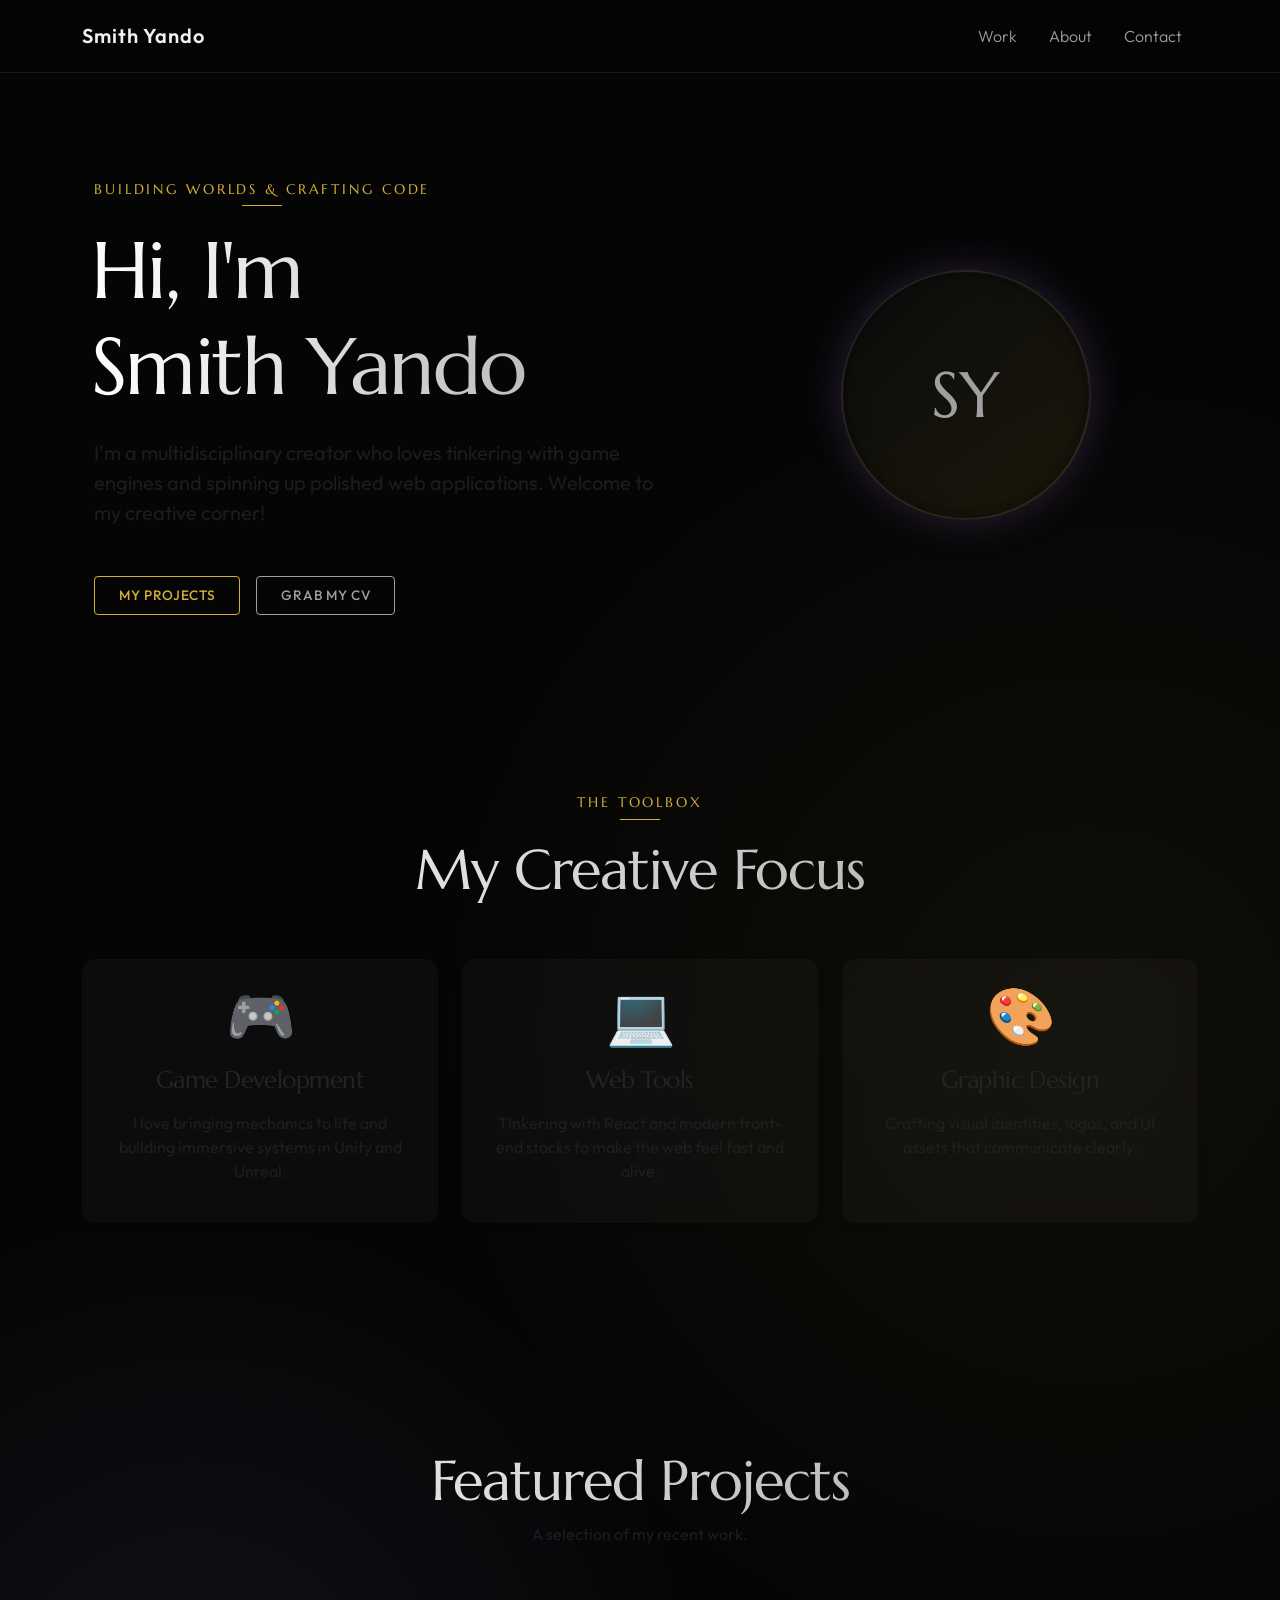
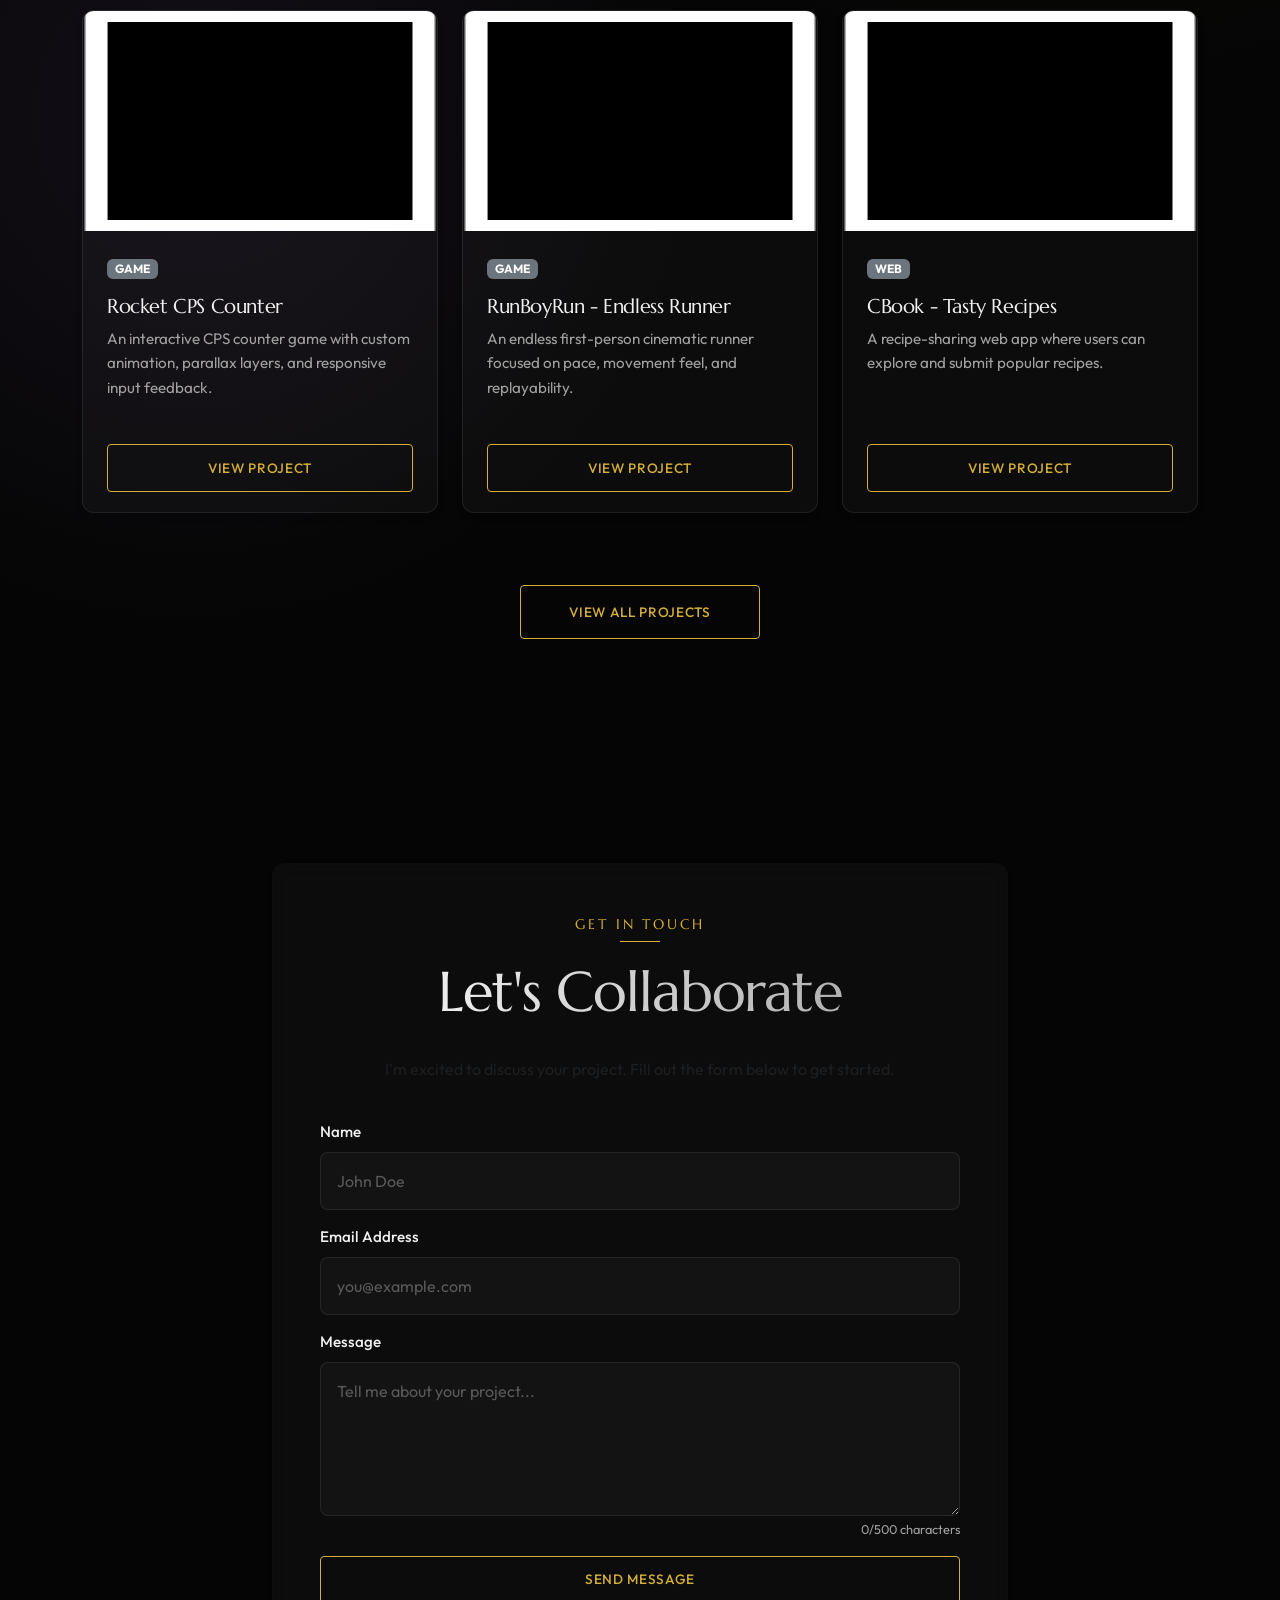
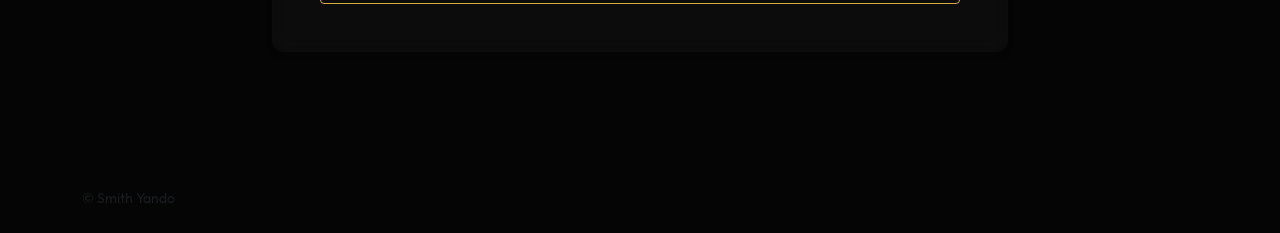
==== index.html @ 31a49f0b "fix: resolve nested container alignment inconsistencies across pages and typography adjustments" ====
<!doctype html>
<html lang="en">
  <head>
    <meta charset="utf-8" />
    <meta name="google-adsense-account" content="ca-pub-9205434282277256" />
    <meta name="viewport" content="width=device-width, initial-scale=1" />
    <title>Smith Yando</title>
    <link
      href="https://cdn.jsdelivr.net/npm/bootstrap@5.2.3/dist/css/bootstrap.min.css"
      rel="stylesheet"
      integrity="sha384-rbsA2VBKQhggwzxH7pPCaAqO46MgnOM80zW1RWuH61DGLwZJEdK2Kadq2F9CUG65"
      crossorigin="anonymous"
    />
    <link rel="stylesheet" href="css/style.css" />
    <link rel="preconnect" href="https://fonts.googleapis.com" />
    <link rel="preconnect" href="https://fonts.gstatic.com" crossorigin />
    <link
      href="https://fonts.googleapis.com/css2?family=Marcellus&family=Outfit:wght@300;400;600&display=swap"
      rel="stylesheet"
    />
    <script src="https://cdn.emailjs.com/dist/email.min.js"></script>
    <script>
      (function () {
        emailjs.init("xeY-epzfNYlf7qjqV"); // Replace 'YOUR_USER_ID' with your actual user ID from EmailJS
      })();
    </script>
    <script
      async
      src="https://pagead2.googlesyndication.com/pagead/js/adsbygoogle.js?client=ca-pub-9205434282277256"
      crossorigin="anonymous"
    ></script>
  </head>

  <body>
    <nav id="navbar" class="navbar mb-3"></nav>

    <header class="main home-hero container fade-in-up section-padding">
      <div class="row align-items-center justify-content-between h-100">
        <div class="col-md-7 text-center text-md-start mb-5 mb-md-0">
          <div class="categorytitle" style="margin-left: 0;">Building Worlds & Crafting Code</div>
          <h1 class="display-1 intro-title mb-4" style="margin-left: -3px;">
            Hi, I'm<br />Smith Yando
          </h1>

          <p class="fs-5 hero-lead text-muted mb-5 pe-md-5">
            I'm a multidisciplinary creator who loves tinkering with game engines and spinning up polished web applications. Welcome to my creative corner!
          </p>
          <div class="d-flex justify-content-center justify-content-md-start gap-3">
            <a href="#featured-work" class="btn button1 px-4 py-2"
              >My Projects</a
            >
            <a
              href="files/Smith-Yando-CV.pdf"
              download="Smith-Yando-CV.pdf"
              class="btn button2 px-4 py-2"
              >Grab My CV</a
            >
          </div>
        </div>
        <div class="col-md-5 d-flex justify-content-center">
          <div class="profile-img-placeholder">
             <!-- Placeholder for personal photo -->
             <span>SY</span>
          </div>
        </div>
      </div>
    </header>

    <!-- Services / What I Do -->
    <section class="container mb-5 section-padding">
      <div class="row mb-5">
        <div class="col-12 text-center">
          <div class="categorytitle">The Toolbox</div>
          <h2 class="display-4 intro-title">My Creative Focus</h2>
        </div>
      </div>
      <div class="row g-4">
        <!-- Game Dev -->
        <div class="col-md-4">
          <div class="card h-100 glass-card p-4 text-center border-0">
            <div class="mb-3 display-4">🎮</div>
            <h3 class="h4 mb-3">Game Development</h3>
            <p class="text-muted">
              I love bringing mechanics to life and building immersive systems in Unity and Unreal.
            </p>
          </div>
        </div>
        <!-- Web Dev -->
        <div class="col-md-4">
          <div class="card h-100 glass-card p-4 text-center border-0">
            <div class="mb-3 display-4">💻</div>
            <h3 class="h4 mb-3">Web Tools</h3>
            <p class="text-muted">
              Tinkering with React and modern front-end stacks to make the web feel fast and alive.
            </p>
          </div>
        </div>
        <!-- Graphic Design -->
        <div class="col-md-4">
          <div class="card h-100 glass-card p-4 text-center border-0">
            <div class="mb-3 display-4">🎨</div>
            <h3 class="h4 mb-3">Graphic Design</h3>
            <p class="text-muted">
              Crafting visual identities, logos, and UI assets that communicate
              clearly.
            </p>
          </div>
        </div>
      </div>
    </section>

    <!-- Featured Work -->
    <section id="featured-work" class="container mb-5 section-padding">
      <div class="row mb-5">
        <div class="col-12 text-center">
          <h2 class="display-4 intro-title">Featured Projects</h2>
          <p class="text-muted">A selection of my recent work.</p>
        </div>
      </div>

      <div id="featured-projects" class="row g-4">
        <div class="col-md-4 mb-4" aria-hidden="true">
          <div class="skeleton-card">
            <div class="skeleton skeleton-card-image"></div>
            <div class="skeleton-card-body">
              <div class="skeleton skeleton-badge"></div>
              <div class="skeleton skeleton-line lg"></div>
              <div class="skeleton skeleton-line md"></div>
            </div>
            <div class="skeleton-card-footer">
              <div class="skeleton skeleton-btn"></div>
            </div>
          </div>
        </div>
        <div class="col-md-4 mb-4" aria-hidden="true">
          <div class="skeleton-card">
            <div class="skeleton skeleton-card-image"></div>
            <div class="skeleton-card-body">
              <div class="skeleton skeleton-badge"></div>
              <div class="skeleton skeleton-line lg"></div>
              <div class="skeleton skeleton-line md"></div>
            </div>
            <div class="skeleton-card-footer">
              <div class="skeleton skeleton-btn"></div>
            </div>
          </div>
        </div>
        <div class="col-md-4 mb-4" aria-hidden="true">
          <div class="skeleton-card">
            <div class="skeleton skeleton-card-image"></div>
            <div class="skeleton-card-body">
              <div class="skeleton skeleton-badge"></div>
              <div class="skeleton skeleton-line lg"></div>
              <div class="skeleton skeleton-line md"></div>
            </div>
            <div class="skeleton-card-footer">
              <div class="skeleton skeleton-btn"></div>
            </div>
          </div>
        </div>
      </div>

      <div class="row mt-5">
        <div class="col text-center">
          <a href="work.html" class="btn button1 px-5 py-3"
            >View All Projects</a
          >
        </div>
      </div>
    </section>

    <div class="container page-content">
      <div class="row">
        <div class="col-lg-8 mx-auto">
          <div class="card glass-card p-5 border-0">
            <div class="text-center mb-4">
              <div class="categorytitle" id="contactme">Get in Touch</div>
              <h2 class="display-4 intro-title">Let's Collaborate</h2>
              <p class="text-muted">
                I'm excited to discuss your project. Fill out the form below to
                get started.
              </p>
            </div>

            <!-- Success Message (Hidden by default) -->
            <div
              id="success-message"
              class="success-feedback"
              style="display: none"
            >
              <div class="success-icon">✓</div>
              <h4 class="success-title">Message Sent!</h4>
              <p class="success-text">
                Thank you for reaching out. I appreciate your message and will
                get back to you within 24 hours.
              </p>
              <p class="success-details">
                In the meantime, feel free to connect with me on
                <strong>LinkedIn</strong> or <strong>GitHub</strong>.
              </p>
            </div>

            <form id="contact-form">
              <!-- Name Field -->
              <div class="form-group mb-3">
                <label for="name" class="form-label">Name</label>
                <input
                  type="text"
                  class="form-control"
                  id="name"
                  name="name"
                  placeholder="John Doe"
                  required
                />
                <div class="form-error" id="name-error"></div>
                <div class="form-success" id="name-success">
                  ✓ Name looks good
                </div>
              </div>

              <!-- Email Field -->
              <div class="form-group mb-3">
                <label for="email" class="form-label">Email Address</label>
                <input
                  type="email"
                  class="form-control"
                  id="email"
                  name="email"
                  placeholder="you@example.com"
                  required
                />
                <div class="form-error" id="email-error"></div>
                <div class="form-success" id="email-success">
                  ✓ Email is valid
                </div>
              </div>

              <!-- Message Field -->
              <div class="form-group mb-3">
                <label for="message" class="form-label">Message</label>
                <textarea
                  class="form-control"
                  id="message"
                  name="message"
                  rows="5"
                  placeholder="Tell me about your project..."
                  required
                ></textarea>
                <div class="form-error" id="message-error"></div>
                <div class="character-count">
                  <span id="char-count">0</span>/500 characters
                </div>
              </div>

              <button type="submit" class="button1 w-100" id="submit-btn">
                Send Message
              </button>
            </form>
          </div>
        </div>
      </div>
    </div>

    <footer class="container mt-5 mb-4 text-muted small">
      <div class="row">
        <div class="col">© Smith Yando</div>
      </div>
    </footer>

    <script>
      // Toast notification system
      function showToast(message, type = "success") {
        const container =
          document.querySelector(".toast-container") || createToastContainer();
        const toast = document.createElement("div");
        toast.className = `toast ${type}`;

        const icon = type === "success" ? "✓" : "✕";
        toast.innerHTML = `
                <span class="toast-icon">${icon}</span>
                <span class="toast-message">${message}</span>
            `;

        container.appendChild(toast);

        setTimeout(() => {
          toast.classList.add("hide");
          setTimeout(() => toast.remove(), 300);
        }, 4000);
      }

      function createToastContainer() {
        const container = document.createElement("div");
        container.className = "toast-container";
        document.body.appendChild(container);
        return container;
      }

      // Form validation
      const form = document.getElementById("contact-form");
      const nameInput = document.getElementById("name");
      const emailInput = document.getElementById("email");
      const messageInput = document.getElementById("message");
      const submitBtn = document.getElementById("submit-btn");
      const charCount = document.getElementById("char-count");

      // Validation rules
      const validators = {
        name: (value) => {
          if (!value.trim()) return "Please enter your name";
          if (value.trim().length < 2)
            return "Name must be at least 2 characters";
          if (value.trim().length > 50)
            return "Name must not exceed 50 characters";
          return null;
        },
        email: (value) => {
          if (!value.trim()) return "Please enter your email";
          const emailRegex = /^[^\s@]+@[^\s@]+\.[^\s@]+$/;
          if (!emailRegex.test(value))
            return "Please enter a valid email address";
          return null;
        },
        message: (value) => {
          if (!value.trim()) return "Please enter a message";
          if (value.trim().length < 10)
            return "Message must be at least 10 characters";
          if (value.length > 500)
            return "Message must not exceed 500 characters";
          return null;
        },
      };

      // Validate field on input
      function validateField(field) {
        const fieldName = field.id;
        const error = validators[fieldName](field.value);
        const errorEl = document.getElementById(`${fieldName}-error`);
        const successEl = document.getElementById(`${fieldName}-success`);

        if (error) {
          field.classList.add("is-invalid");
          field.classList.remove("is-valid");
          errorEl.textContent = error;
          errorEl.classList.add("show");
          if (successEl) successEl.classList.remove("show");
          return false;
        } else {
          field.classList.remove("is-invalid");
          field.classList.add("is-valid");
          errorEl.classList.remove("show");
          if (successEl) successEl.classList.add("show");
          return true;
        }
      }

      // Real-time validation
      nameInput.addEventListener("blur", () => validateField(nameInput));
      nameInput.addEventListener("input", () => validateField(nameInput));

      emailInput.addEventListener("blur", () => validateField(emailInput));
      emailInput.addEventListener("input", () => validateField(emailInput));

      messageInput.addEventListener("blur", () => validateField(messageInput));
      messageInput.addEventListener("input", () => {
        validateField(messageInput);
        charCount.textContent = messageInput.value.length;

        // Warn if approaching limit
        if (messageInput.value.length > 400) {
          document.querySelector(".character-count").classList.add("warning");
        } else {
          document
            .querySelector(".character-count")
            .classList.remove("warning");
        }
      });

      // Form submission
      form.addEventListener("submit", function (event) {
        event.preventDefault();

        // Validate all fields
        const isNameValid = validateField(nameInput);
        const isEmailValid = validateField(emailInput);
        const isMessageValid = validateField(messageInput);

        if (!isNameValid || !isEmailValid || !isMessageValid) {
          showToast("Please fix the errors in the form", "error");
          return;
        }

        // Show loading state
        submitBtn.disabled = true;
        submitBtn.classList.add("btn-loading");
        const originalText = submitBtn.textContent;
        submitBtn.textContent = "Sending...";

        // Send email
        emailjs
          .sendForm(
            "service_zvop4ti",
            "template_habrqde",
            this,
            "kGMKNDl2dRjXcdVaX",
          )
          .then(
            function () {
              // Hide form and show success message
              form.style.display = "none";
              const successMsg = document.getElementById("success-message");
              successMsg.style.display = "block";

              // Show toast notification
              showToast(
                "Message sent successfully! I'll get back to you soon.",
                "success",
              );

              // After 4 seconds, reset and show form again
              setTimeout(() => {
                // Reset form
                form.reset();
                form.style.display = "block";
                successMsg.style.display = "none";

                // Reset field validation states
                nameInput.classList.remove("is-valid", "is-invalid");
                emailInput.classList.remove("is-valid", "is-invalid");
                messageInput.classList.remove("is-valid", "is-invalid");
                document
                  .querySelectorAll(".form-success")
                  .forEach((el) => el.classList.remove("show"));
                charCount.textContent = "0";

                // Reset button
                submitBtn.disabled = false;
                submitBtn.classList.remove("btn-loading");
                submitBtn.textContent = originalText;
              }, 4000);
            },
            function (error) {
              showToast("Failed to send message. Please try again.", "error");

              // Reset button
              submitBtn.disabled = false;
              submitBtn.classList.remove("btn-loading");
              submitBtn.textContent = originalText;
            },
          );
      });

      document
        .getElementById("view-portfolio")
        .addEventListener("click", async () => {
          if (
            typeof DeviceOrientationEvent !== "undefined" &&
            typeof DeviceOrientationEvent.requestPermission === "function"
          ) {
            try {
              const response = await DeviceOrientationEvent.requestPermission();
              if (response !== "granted") {
                status.innerText = "Permission denied for gyroscope.";
                return;
              }
            } catch (err) {
              console.error("Permission request failed:", err);
              status.innerText = "Permission request failed.";
              return;
            }
          }

          if ("Gyroscope" in window) {
            const gyroscope = new Gyroscope({ frequency: 60 });

            gyroscope.addEventListener("reading", () => {
              console.log(`Angular velocity X: ${gyroscope.x}`);
              console.log(`Angular velocity Y: ${gyroscope.y}`);
              console.log(`Angular velocity Z: ${gyroscope.z}`);
              document.getElementById("status").innerText =
                `Gyroscope data - X: ${gyroscope.x.toFixed(2)}, Y: ${gyroscope.y.toFixed(2)}, Z: ${gyroscope.z.toFixed(2)}`;
            });
            gyroscope.start();
          } else {
            console.log("Gyroscope is not supported in this browser.");
            document.getElementById("status").innerText =
              "Gyroscope is not supported in this browser.";
          }
        });
    </script>

    <script src="https://code.jquery.com/jquery-3.5.1.slim.min.js"></script>
    <script src="https://cdn.jsdelivr.net/npm/@popperjs/core@2.9.3/dist/umd/popper.min.js"></script>
    <script
      src="https://cdn.jsdelivr.net/npm/bootstrap@5.2.3/dist/js/bootstrap.bundle.min.js"
      integrity="sha384-kenU1KFdBIe4zVF0s0G1M5b4hcpxyD9F7jL+jjXkk+Q2h455rYXK/7HAuoJl+0I4"
      crossorigin="anonymous"
    ></script>
    <script src="js/projects-data.js"></script>
    <script src="js/projects.js"></script>
    <script src="js/main.js"></script>
  </body>
</html>
---- css/style.css ----
:root {
  --bg-color: #050505;
  --card-bg: rgba(255, 255, 255, 0.03);
  --text-main: #f0f0f0;
  --text-muted: #a0a0a0;
  --accent-gold: #d4af37;
  --accent-purple: #bb86fc;
  --glass-border: rgba(255, 255, 255, 0.08);
  --glass-shadow: 0 8px 32px 0 rgba(0, 0, 0, 0.37);
  --font-heading: "Marcellus", serif;
  --font-body: "Outfit", sans-serif;
  --transition: all 0.3s cubic-bezier(0.25, 0.8, 0.25, 1);
  --space-page-y: 88px;
  --space-page-y-mobile: 56px;
}

body {
  background-color: var(--bg-color);
  color: var(--text-main);
  font-family: var(--font-body);
  overflow-x: hidden;
  background-image:
    radial-gradient(
      circle at 15% 50%,
      rgba(187, 134, 252, 0.08) 0%,
      transparent 25%
    ),
    radial-gradient(
      circle at 85% 30%,
      rgba(212, 175, 55, 0.05) 0%,
      transparent 25%
    );
  min-height: 100vh;
}

/* Typography */
h1,
h2,
h3,
h4,
h5,
.display-1,
.display-4,
.intro-title,
.categorytitle {
  font-family: var(--font-heading);
  letter-spacing: -0.02em;
}

.profile-img-placeholder {
  width: 250px;
  height: 250px;
  border-radius: 50%;
  background: linear-gradient(135deg, var(--card-bg), rgba(212, 175, 55, 0.1));
  border: 2px solid var(--glass-border);
  box-shadow: 0 0 40px rgba(187, 134, 252, 0.2), inset 0 0 20px rgba(0, 0, 0, 0.5);
  display: flex;
  align-items: center;
  justify-content: center;
  font-family: var(--font-heading);
  font-size: 4rem;
  color: var(--text-muted);
  backdrop-filter: blur(10px);
}

.intro-title {
  color: var(--text-main);
  background: linear-gradient(to right, #fff, #a0a0a0);
  background-clip: text;
  -webkit-background-clip: text;
  -webkit-text-fill-color: transparent;
  font-weight: 400;
}

.hero-lead {
  margin-left: 0 !important;
  padding-left: 0 !important;
}

.categorytitle {
  color: var(--accent-gold);
  text-transform: uppercase;
  font-size: 0.9rem;
  letter-spacing: 0.2em;
  margin-bottom: 1rem;
  display: inline-block;
  position: relative;
}

.categorytitle::after {
  content: "";
  display: block;
  width: 40px;
  height: 1px;
  background: var(--accent-gold);
  margin-top: 5px;
  margin-left: auto;
  margin-right: auto;
}

/* Navbar */
.navbar {
  background: rgba(5, 5, 5, 0.7);
  backdrop-filter: blur(12px);
  -webkit-backdrop-filter: blur(12px);
  border-bottom: 1px solid var(--glass-border);
  position: sticky;
  top: 0;
  z-index: 1000;
  padding: 1rem 0;
  transition: var(--transition);
}

.navbar-brand {
  color: var(--text-main) !important;
  font-weight: 600;
  letter-spacing: 0.05em;
}

.nav-link {
  color: var(--text-muted) !important;
  font-weight: 300;
  transition: var(--transition);
  position: relative;
}

.nav-link:hover,
.nav-link.active {
  color: var(--text-main) !important;
}

.nav-link::after {
  content: "";
  position: absolute;
  bottom: 0;
  left: 50%;
  transform: translateX(-50%);
  width: 0;
  height: 1px;
  background: var(--accent-gold);
  transition: var(--transition);
}

.nav-link:hover::after {
  width: 100%;
}

/* Buttons */
.button1,
.button2 {
  padding: 0.8rem 2rem;
  border-radius: 4px;
  font-weight: 500;
  letter-spacing: 0.05em;
  transition: var(--transition);
  text-transform: uppercase;
  font-size: 0.85rem;
  cursor: pointer;
  font-family: var(--font-body);
}

.button1 {
  background: transparent;
  border: 1px solid var(--accent-gold);
  color: var(--accent-gold);
}

.button1:hover {
  background: var(--accent-gold);
  color: #000;
  box-shadow: 0 0 20px rgba(212, 175, 55, 0.3);
}

.button2 {
  background: transparent;
  border: 1px solid var(--text-muted);
  color: var(--text-muted);
}

.button2:hover {
  border-color: var(--text-main);
  color: var(--text-main);
}

/* Cards & Glassmorphism */
.card {
  background: var(--card-bg);
  border: 1px solid var(--glass-border);
  backdrop-filter: blur(5px);
  border-radius: 12px;
  overflow: hidden;
  transition: var(--transition);
  box-shadow: 0 4px 6px rgba(0, 0, 0, 0.1);
}

.card:hover {
  transform: translateY(-5px);
  box-shadow: var(--glass-shadow);
  border-color: rgba(255, 255, 255, 0.15);
}

.card-img-top {
  height: 220px;
  object-fit: cover;
  transition: transform 0.5s ease;
}

.card:hover .card-img-top {
  transform: scale(1.05);
}

.card-body {
  padding: 1.5rem;
}

.card-title {
  color: var(--text-main);
  margin-bottom: 0.5rem;
  font-size: 1.25rem;
}

.card-text {
  color: var(--text-muted);
  font-size: 0.95rem;
  line-height: 1.6;
  margin-bottom: 1.5rem;
}

.card-footer {
  background: transparent;
  border-top: 1px solid var(--glass-border);
  padding: 1.25rem 1.5rem;
}

/* Skeleton Loading */
.skeleton {
  position: relative;
  overflow: hidden;
  background: rgba(255, 255, 255, 0.06);
  border-radius: 8px;
}

.skeleton::after {
  content: "";
  position: absolute;
  inset: 0;
  transform: translateX(-100%);
  background: linear-gradient(
    90deg,
    rgba(255, 255, 255, 0) 0%,
    rgba(255, 255, 255, 0.16) 50%,
    rgba(255, 255, 255, 0) 100%
  );
  animation: skeletonShimmer 1.2s infinite;
}

.skeleton-line {
  height: 12px;
  margin-bottom: 10px;
}

.skeleton-line:last-child {
  margin-bottom: 0;
}

.skeleton-line.sm {
  width: 35%;
}

.skeleton-line.md {
  width: 60%;
}

.skeleton-line.lg {
  width: 90%;
}

.skeleton-badge {
  width: 84px;
  height: 26px;
  border-radius: 999px;
  margin-bottom: 12px;
}

.skeleton-card {
  border-radius: 12px;
  border: 1px solid var(--glass-border);
  background: var(--card-bg);
  overflow: hidden;
}

.skeleton-card-image {
  height: 220px;
  border-radius: 0;
}

.skeleton-card-body {
  padding: 1.5rem;
}

.skeleton-card-footer {
  padding: 0 1.5rem 1.25rem;
}

.skeleton-btn {
  width: 100%;
  height: 42px;
  border-radius: 6px;
}

@keyframes skeletonShimmer {
  100% {
    transform: translateX(100%);
  }
}

/* Form Styles */
.form-control {
  background: rgba(255, 255, 255, 0.03);
  border: 1px solid var(--glass-border);
  color: var(--text-main);
  border-radius: 8px;
  padding: 1rem;
  transition: var(--transition);
  font-family: var(--font-body);
}

.form-control:focus {
  background: rgba(255, 255, 255, 0.05);
  border-color: var(--accent-gold);
  box-shadow: none;
  color: var(--text-main);
}

.form-control::placeholder {
  color: rgba(160, 160, 160, 0.5);
}

.form-group {
  margin-bottom: 1.5rem;
  position: relative;
}

.form-label {
  display: block;
  margin-bottom: 0.5rem;
  color: var(--text-main);
  font-weight: 500;
  font-size: 0.95rem;
}

/* Form Validation States */
.form-control.is-invalid {
  border-color: #ff6b6b;
  background: rgba(255, 107, 107, 0.05);
}

.form-control.is-invalid:focus {
  border-color: #ff6b6b;
  background: rgba(255, 107, 107, 0.08);
  box-shadow: 0 0 15px rgba(255, 107, 107, 0.2);
}

.form-control.is-valid {
  border-color: #51cf66;
  background: rgba(81, 207, 102, 0.05);
}

.form-control.is-valid:focus {
  border-color: #51cf66;
  background: rgba(81, 207, 102, 0.08);
  box-shadow: 0 0 15px rgba(81, 207, 102, 0.2);
}

.form-error {
  color: #ff6b6b;
  font-size: 0.85rem;
  margin-top: 0.4rem;
  display: none;
  animation: slideDown 0.2s ease-out;
}

.form-error.show {
  display: block;
}

@keyframes slideDown {
  from {
    opacity: 0;
    transform: translateY(-8px);
  }
  to {
    opacity: 1;
    transform: translateY(0);
  }
}

.form-success {
  color: #51cf66;
  font-size: 0.85rem;
  margin-top: 0.4rem;
  display: none;
  animation: slideDown 0.2s ease-out;
}

.form-success.show {
  display: block;
}

.character-count {
  font-size: 0.8rem;
  color: var(--text-muted);
  margin-top: 0.3rem;
  text-align: right;
}

.character-count.warning {
  color: #ffa94d;
}

/* Success Feedback Message */
.success-feedback {
  text-align: center;
  padding: 2rem 1.5rem;
  border-radius: 12px;
  background: rgba(81, 207, 102, 0.08);
  border: 1px solid rgba(81, 207, 102, 0.3);
  animation: slideUp 0.5s ease-out;
}

.success-icon {
  font-size: 3rem;
  color: #51cf66;
  margin-bottom: 1rem;
  animation: checkmarkBounce 0.6s cubic-bezier(0.68, -0.55, 0.265, 1.55);
}

.success-title {
  font-family: var(--font-heading);
  color: #51cf66;
  margin-bottom: 0.5rem;
  font-size: 1.5rem;
}

.success-text {
  color: var(--text-main);
  margin-bottom: 0.5rem;
  font-size: 0.95rem;
  line-height: 1.6;
}

.success-details {
  color: var(--text-muted);
  font-size: 0.85rem;
  line-height: 1.5;
  margin-bottom: 0;
}

@keyframes checkmarkBounce {
  0% {
    transform: scale(0);
    opacity: 0;
  }
  50% {
    transform: scale(1.1);
  }
  100% {
    transform: scale(1);
    opacity: 1;
  }
}

@keyframes slideUp {
  from {
    opacity: 0;
    transform: translateY(20px);
  }
  to {
    opacity: 1;
    transform: translateY(0);
  }
}

/* Toast Notifications */
.toast-container {
  position: fixed;
  top: 30px;
  right: 30px;
  z-index: 9999;
  pointer-events: none;
}

.toast {
  display: flex;
  align-items: center;
  gap: 1rem;
  padding: 1rem 1.5rem;
  background: rgba(255, 255, 255, 0.1);
  border: 1px solid var(--glass-border);
  border-radius: 8px;
  margin-bottom: 1rem;
  backdrop-filter: blur(10px);
  animation: slideInRight 0.3s ease-out;
  pointer-events: all;
  min-width: 300px;
  box-shadow: 0 10px 30px rgba(0, 0, 0, 0.3);
}

.toast.success {
  border-color: rgba(81, 207, 102, 0.3);
}

.toast.error {
  border-color: rgba(255, 107, 107, 0.3);
}

.toast-icon {
  font-size: 1.2rem;
  flex-shrink: 0;
}

.toast.success .toast-icon {
  color: #51cf66;
}

.toast.error .toast-icon {
  color: #ff6b6b;
}

.toast-message {
  flex: 1;
  color: var(--text-main);
  font-size: 0.95rem;
}

@keyframes slideInRight {
  from {
    opacity: 0;
    transform: translateX(100px);
  }
  to {
    opacity: 1;
    transform: translateX(0);
  }
}

@keyframes slideOutRight {
  from {
    opacity: 1;
    transform: translateX(0);
  }
  to {
    opacity: 0;
    transform: translateX(100px);
  }
}

.toast.hide {
  animation: slideOutRight 0.3s ease-out forwards;
}

/* Loading Spinner Button */
.btn-loading {
  position: relative;
}

.btn-loading::after {
  content: "";
  position: absolute;
  width: 14px;
  height: 14px;
  margin: auto;
  border: 2px solid transparent;
  border-radius: 50%;
  border-top-color: currentColor;
  animation: spinner 0.8s linear infinite;
  margin-left: 0.5rem;
}

@keyframes spinner {
  to {
    transform: rotate(360deg);
  }
}

.button1:disabled,
.button2:disabled {
  opacity: 0.6;
  cursor: not-allowed;
  pointer-events: none;
}

/* Layout Utilities */
.main {
  padding-top: 100px;
  padding-bottom: 100px;
}

header.main {
  min-height: 90vh;
  display: flex;
  justify-content: center;
  align-items: center;
  padding-top: 0;
  padding-bottom: 0;
  position: relative;
}

header.main > .row {
  width: 100%;
}

/* Home hero uses a tighter height to reduce empty vertical space */
header.main.home-hero {
  min-height: 68vh;
}

/* Animations */
@keyframes fadeInUp {
  from {
    opacity: 0;
    transform: translateY(30px);
  }

  to {
    opacity: 1;
    transform: translateY(0);
  }
}

.fade-in-up {
  animation: fadeInUp 0.8s ease-out forwards;
}

.delay-1 {
  animation-delay: 0.2s;
}

.delay-2 {
  animation-delay: 0.4s;
}

.delay-3 {
  animation-delay: 0.6s;
}

/* Contact Section specific */
#contactme + .intro-title {
  margin-bottom: 2rem;
}

/* Utilities */
.section-padding {
  padding-top: var(--space-page-y);
  padding-bottom: var(--space-page-y);
}

.page-content {
  padding-top: var(--space-page-y);
  padding-bottom: var(--space-page-y);
}

.page-title-header {
  min-height: 40vh;
  padding-top: var(--space-page-y);
  padding-bottom: var(--space-page-y);
  display: flex;
  align-items: flex-start;
}

.page-title-header .row {
  width: 100%;
}

.hero-content {
  width: min(980px, 100%);
}

.hero-lead {
  max-width: 760px;
  margin-left: auto;
  margin-right: auto;
  padding-left: 0.75rem;
  padding-right: 0.75rem;
}

@media (max-width: 768px) {
  .section-padding {
    padding-top: var(--space-page-y-mobile);
    padding-bottom: var(--space-page-y-mobile);
  }

  .page-content {
    padding-top: var(--space-page-y-mobile);
    padding-bottom: var(--space-page-y-mobile);
  }

  .page-title-header {
    padding-top: var(--space-page-y-mobile);
    padding-bottom: var(--space-page-y-mobile);
  }

  .display-1 {
    font-size: 3.5rem;
  }

  .hero-content {
    width: 100%;
  }

  .hero-lead {
    max-width: 100%;
    padding-left: 0.25rem;
    padding-right: 0.25rem;
  }

  header.main.home-hero {
    min-height: 58vh;
  }
}

/* Mobile Navbar */
.navbar-toggler {
  display: none;
  background: transparent;
  border: none;
  flex-direction: column;
  gap: 6px;
  cursor: pointer;
  z-index: 1001;
}

.toggler-icon {
  width: 30px;
  height: 2px;
  background-color: var(--text-main);
  transition: var(--transition);
}

@media (max-width: 768px) {
  .navbar-toggler {
    display: flex;
  }

  .nav-menu {
    position: fixed;
    top: 0;
    left: 0;
    width: 100%;
    height: 100vh;
    background: rgba(5, 5, 5, 0.98);
    display: flex;
    justify-content: center;
    align-items: center;
    flex-direction: column;
    transform: translateY(-100%);
    transition: transform 0.4s ease-in-out;
    z-index: 1000;
    backdrop-filter: blur(10px);
  }

  .nav-menu.active {
    transform: translateY(0);
  }

  .nav {
    flex-direction: column;
    text-align: center;
    gap: 2rem;
  }

  .nav-link {
    font-size: 1.5rem;
  }

  /* Fluid Typography & Spacing */
  .display-1 {
    font-size: 2.8rem;
  }

  .section-padding {
    padding-top: var(--space-page-y-mobile);
    padding-bottom: var(--space-page-y-mobile);
  }

  .container {
    padding-left: 20px;
    padding-right: 20px;
  }

  .card-img-top {
    height: 200px;
  }

  /* Responsive Toast Notifications */
  .toast-container {
    top: auto;
    right: auto;
    bottom: 20px;
    left: 20px;
  }

  .toast {
    min-width: auto;
    width: 100%;
  }
}

.no-scroll {
  overflow: hidden;
}

.glass-card {
  background: rgba(255, 255, 255, 0.03);
  border: 1px solid var(--glass-border);
  backdrop-filter: blur(10px);
  -webkit-backdrop-filter: blur(10px);
  transition: var(--transition);
}

.glass-card:hover {
  transform: translateY(-5px);
  background: rgba(255, 255, 255, 0.05);
  border-color: var(--accent-gold);
  box-shadow: 0 10px 30px rgba(0, 0, 0, 0.5);
}

/* Social Buttons */
.social-btn {
  display: inline-block;
  padding: 0.6rem 1.2rem;
  background: rgba(255, 255, 255, 0.05);
  border: 1px solid var(--glass-border);
  color: var(--text-muted);
  text-decoration: none;
  border-radius: 4px;
  transition: var(--transition);
  font-size: 0.9rem;
  letter-spacing: 0.05em;
  text-transform: uppercase;
}

.social-btn:hover {
  background: var(--text-main);
  color: var(--bg-color);
  border-color: var(--text-main);
  transform: translateY(-2px);
}

/* Index Heading Line Animation */
.hero-heading-line {
  padding-top: 1.25rem;
  width: min(760px, 88vw);
  margin-top: -4px;
  margin-bottom: 1.25rem;
  margin-left: auto;
  margin-right: calc(50% - 50vw);
}

.hero-heading-line-svg {
  width: 100%;
  height: auto;
  display: block;
}

.hero-heading-line-path {
  stroke-dasharray: 1000;
  stroke-dashoffset: 1000;
  animation: drawHeadingLine 2s ease-out forwards;
}

@media (min-width: 1600px) {
  .container {
    max-width: 1520px;
  }
}

@keyframes drawHeadingLine {
  to {
    stroke-dashoffset: 0;
  }
}

@media (max-width: 768px) {
  .hero-heading-line {
    width: min(520px, 92vw);
    margin-top: -2px;
    margin-bottom: 1rem;
    margin-left: auto;
    margin-right: calc(50% - 50vw);
  }
}

@media (prefers-reduced-motion: reduce) {
  .hero-heading-line-path {
    animation: none !important;
    stroke-dashoffset: 0;
  }
}
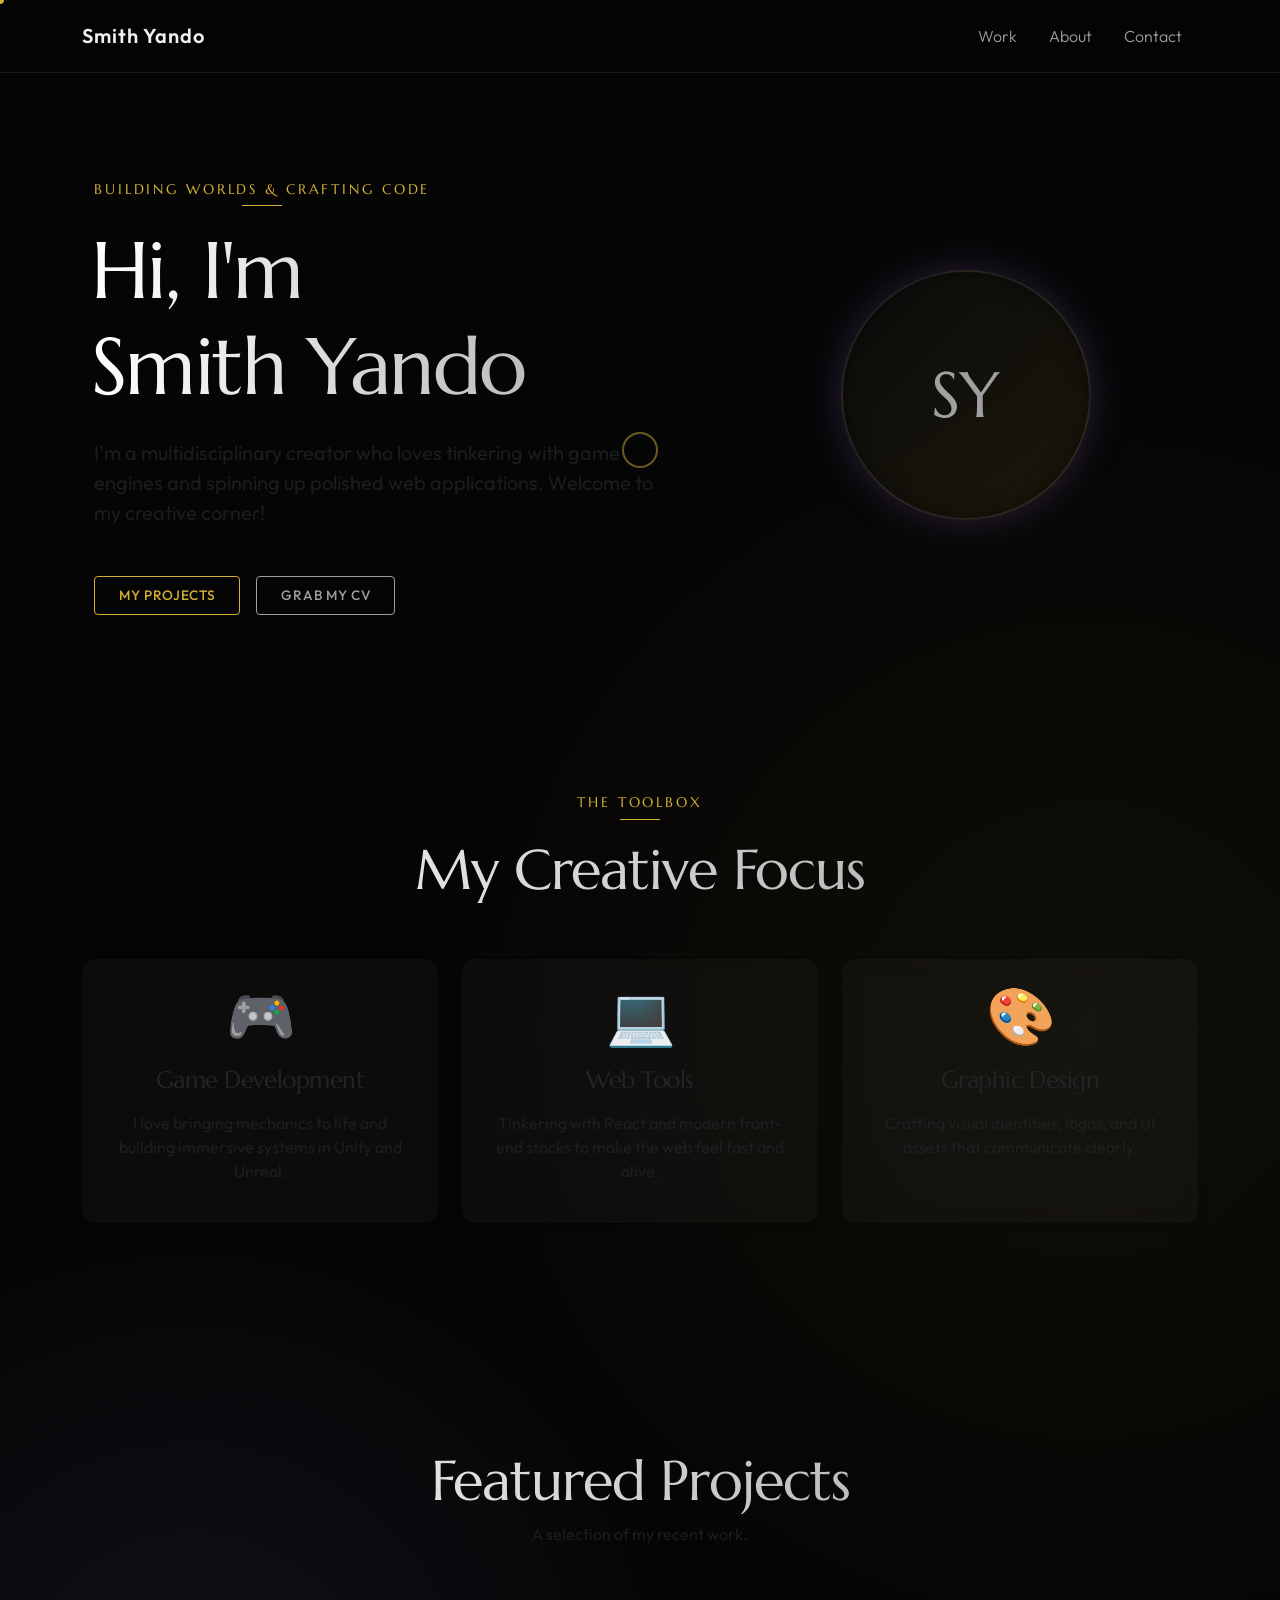
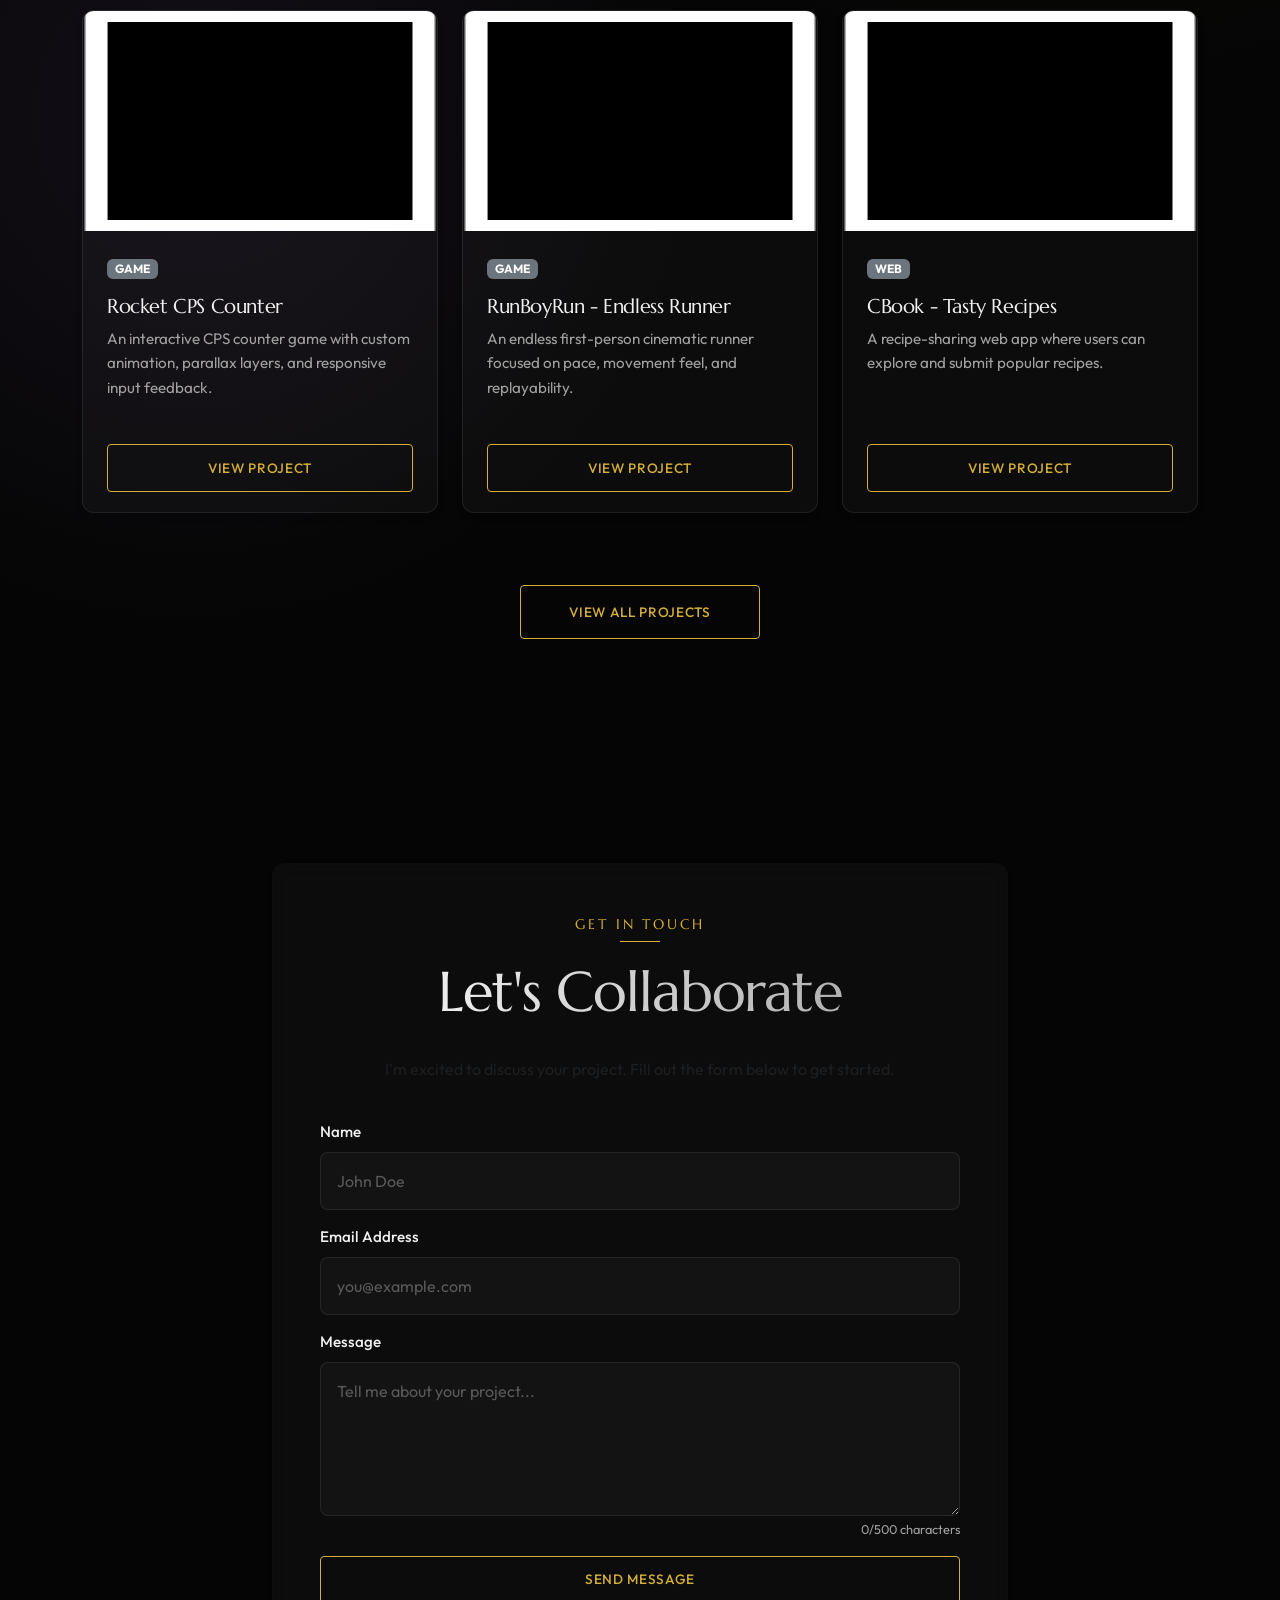
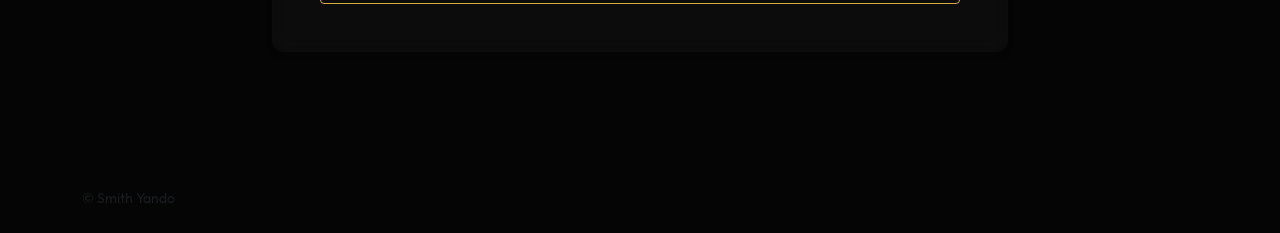
==== commit 14216823: "cursor change and loading" ====
--- a/index.html
+++ b/index.html
@@ -18,11 +18,11 @@
       href="https://fonts.googleapis.com/css2?family=Marcellus&family=Outfit:wght@300;400;600&display=swap"
       rel="stylesheet"
     />
-    <script src="https://cdn.emailjs.com/dist/email.min.js"></script>
+    <script defer src="https://cdn.emailjs.com/dist/email.min.js"></script>
     <script>
-      (function () {
+      window.addEventListener('load', function () {
         emailjs.init("xeY-epzfNYlf7qjqV"); // Replace 'YOUR_USER_ID' with your actual user ID from EmailJS
-      })();
+      });
     </script>
     <script
       async
@@ -489,15 +489,14 @@
         });
     </script>
 
-    <script src="https://code.jquery.com/jquery-3.5.1.slim.min.js"></script>
-    <script src="https://cdn.jsdelivr.net/npm/@popperjs/core@2.9.3/dist/umd/popper.min.js"></script>
-    <script
+    <script defer src="https://cdn.jsdelivr.net/npm/@popperjs/core@2.9.3/dist/umd/popper.min.js"></script>
+    <script defer
       src="https://cdn.jsdelivr.net/npm/bootstrap@5.2.3/dist/js/bootstrap.bundle.min.js"
       integrity="sha384-kenU1KFdBIe4zVF0s0G1M5b4hcpxyD9F7jL+jjXkk+Q2h455rYXK/7HAuoJl+0I4"
       crossorigin="anonymous"
     ></script>
-    <script src="js/projects-data.js"></script>
-    <script src="js/projects.js"></script>
-    <script src="js/main.js"></script>
+    <script defer src="js/projects-data.js"></script>
+    <script defer src="js/projects.js"></script>
+    <script defer src="js/main.js"></script>
   </body>
 </html>
--- a/css/style.css
+++ b/css/style.css
@@ -677,7 +677,6 @@
 }
 
 .hero-lead {
-  max-width: 760px;
   margin-left: auto;
   margin-right: auto;
   padding-left: 0.75rem;
@@ -897,3 +896,66 @@
     stroke-dashoffset: 0;
   }
 }
+
+/* Custom Interactive Cursor
+-------------------------------------------------- */
+body {
+  cursor: none; /* Hide default cursor */
+}
+
+a, button, input, textarea, select, .card, .glass-card {
+  cursor: none; /* Hide default cursor on interactive */
+}
+
+.custom-cursor-dot {
+  position: fixed;
+  top: 0;
+  left: 0;
+  width: 8px;
+  height: 8px;
+  background-color: var(--accent-gold);
+  border-radius: 50%;
+  pointer-events: none;
+  z-index: 9999;
+  transform: translate(-50%, -50%);
+  transition: width 0.2s, height 0.2s, background-color 0.2s;
+}
+
+.custom-cursor-ring {
+  position: fixed;
+  top: 0;
+  left: 0;
+  width: 36px;
+  height: 36px;
+  border: 2px solid rgba(212, 175, 55, 0.5); /* Semi-transparent gold */
+  border-radius: 50%;
+  pointer-events: none;
+  z-index: 9998;
+  transform: translate(-50%, -50%);
+  transition: width 0.3s, height 0.3s, border-color 0.3s, background-color 0.3s;
+}
+
+/* Hover State */
+.custom-cursor-dot.hover {
+  width: 0px;
+  height: 0px;
+  opacity: 0;
+}
+
+.custom-cursor-ring.hover {
+  width: 60px;
+  height: 60px;
+  background-color: rgba(212, 175, 55, 0.1);
+  border-color: var(--accent-gold);
+  backdrop-filter: blur(2px);
+}
+
+/* Hide custom cursor completely on touch devices (revert to normal) */
+@media (hover: none) and (pointer: coarse) {
+  body, a, button, input, textarea, select, .card, .glass-card {
+    cursor: auto !important;
+  }
+  .custom-cursor-dot, .custom-cursor-ring {
+    display: none !important;
+  }
+}
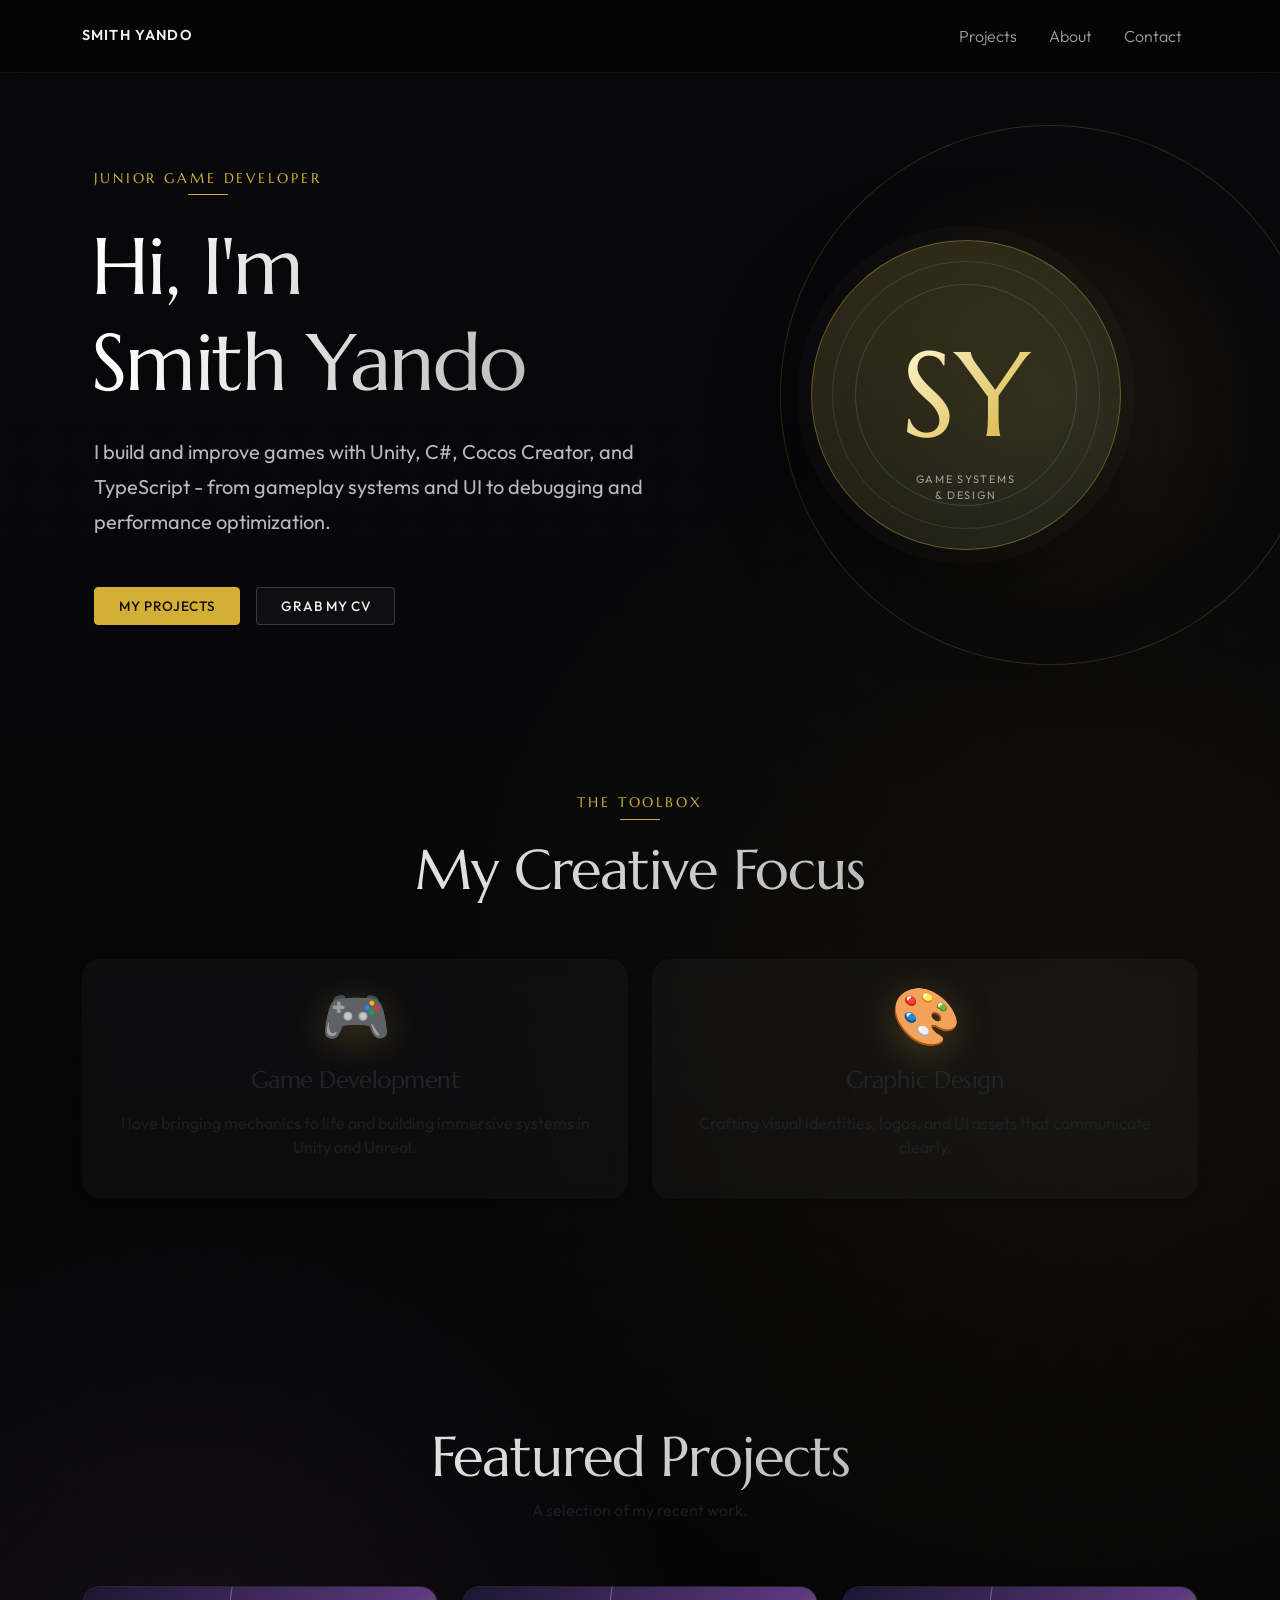
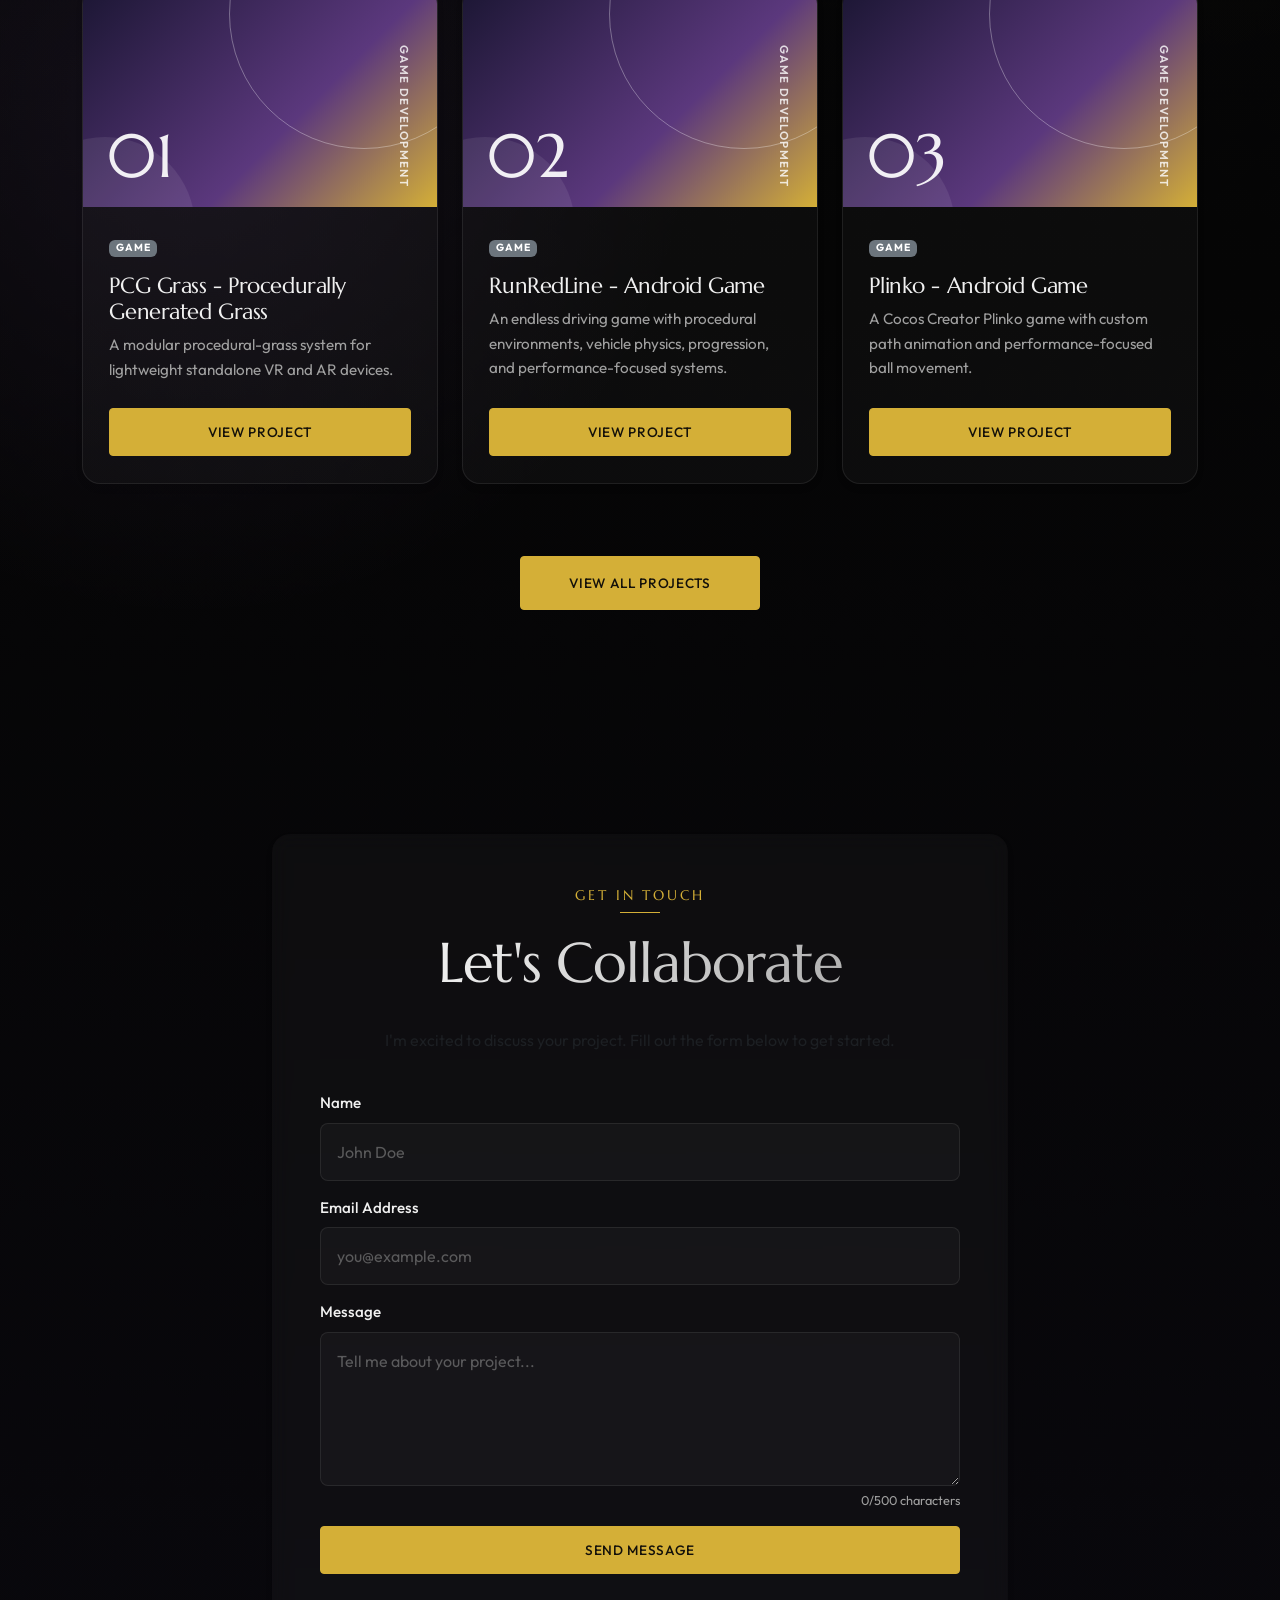
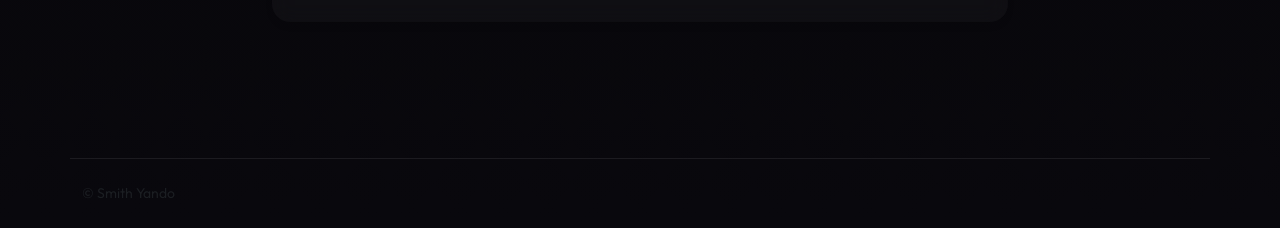
==== commit 360218cd: "updated on website info" ====
--- a/index.html
+++ b/index.html
@@ -37,13 +37,13 @@
     <header class="main home-hero container fade-in-up section-padding">
       <div class="row align-items-center justify-content-between h-100">
         <div class="col-md-7 text-center text-md-start mb-5 mb-md-0">
-          <div class="categorytitle" style="margin-left: 0;">Building Worlds & Crafting Code</div>
+          <div class="categorytitle hero-eyebrow" style="margin-left: 0;">Junior Game Developer</div>
           <h1 class="display-1 intro-title mb-4" style="margin-left: -3px;">
             Hi, I'm<br />Smith Yando
           </h1>
 
           <p class="fs-5 hero-lead text-muted mb-5 pe-md-5">
-            I'm a multidisciplinary creator who loves tinkering with game engines and spinning up polished web applications. Welcome to my creative corner!
+            I build and improve games with Unity, C#, Cocos Creator, and TypeScript - from gameplay systems and UI to debugging and performance optimization.
           </p>
           <div class="d-flex justify-content-center justify-content-md-start gap-3">
             <a href="#featured-work" class="btn button1 px-4 py-2"
@@ -58,9 +58,9 @@
           </div>
         </div>
         <div class="col-md-5 d-flex justify-content-center">
-          <div class="profile-img-placeholder">
-             <!-- Placeholder for personal photo -->
-             <span>SY</span>
+          <div class="hero-monogram" aria-label="Smith Yando monogram">
+            <span class="hero-monogram-initials">SY</span>
+            <span class="hero-monogram-label">Game systems<br />&amp; design</span>
           </div>
         </div>
       </div>
@@ -76,8 +76,8 @@
       </div>
       <div class="row g-4">
         <!-- Game Dev -->
-        <div class="col-md-4">
-          <div class="card h-100 glass-card p-4 text-center border-0">
+        <div class="col-md-6">
+          <div class="card h-100 glass-card focus-card p-4 text-center border-0">
             <div class="mb-3 display-4">🎮</div>
             <h3 class="h4 mb-3">Game Development</h3>
             <p class="text-muted">
@@ -85,19 +85,9 @@
             </p>
           </div>
         </div>
-        <!-- Web Dev -->
-        <div class="col-md-4">
-          <div class="card h-100 glass-card p-4 text-center border-0">
-            <div class="mb-3 display-4">💻</div>
-            <h3 class="h4 mb-3">Web Tools</h3>
-            <p class="text-muted">
-              Tinkering with React and modern front-end stacks to make the web feel fast and alive.
-            </p>
-          </div>
-        </div>
         <!-- Graphic Design -->
-        <div class="col-md-4">
-          <div class="card h-100 glass-card p-4 text-center border-0">
+        <div class="col-md-6">
+          <div class="card h-100 glass-card focus-card p-4 text-center border-0">
             <div class="mb-3 display-4">🎨</div>
             <h3 class="h4 mb-3">Graphic Design</h3>
             <p class="text-muted">
@@ -450,46 +440,8 @@
           );
       });
 
-      document
-        .getElementById("view-portfolio")
-        .addEventListener("click", async () => {
-          if (
-            typeof DeviceOrientationEvent !== "undefined" &&
-            typeof DeviceOrientationEvent.requestPermission === "function"
-          ) {
-            try {
-              const response = await DeviceOrientationEvent.requestPermission();
-              if (response !== "granted") {
-                status.innerText = "Permission denied for gyroscope.";
-                return;
-              }
-            } catch (err) {
-              console.error("Permission request failed:", err);
-              status.innerText = "Permission request failed.";
-              return;
-            }
-          }
-
-          if ("Gyroscope" in window) {
-            const gyroscope = new Gyroscope({ frequency: 60 });
-
-            gyroscope.addEventListener("reading", () => {
-              console.log(`Angular velocity X: ${gyroscope.x}`);
-              console.log(`Angular velocity Y: ${gyroscope.y}`);
-              console.log(`Angular velocity Z: ${gyroscope.z}`);
-              document.getElementById("status").innerText =
-                `Gyroscope data - X: ${gyroscope.x.toFixed(2)}, Y: ${gyroscope.y.toFixed(2)}, Z: ${gyroscope.z.toFixed(2)}`;
-            });
-            gyroscope.start();
-          } else {
-            console.log("Gyroscope is not supported in this browser.");
-            document.getElementById("status").innerText =
-              "Gyroscope is not supported in this browser.";
-          }
-        });
     </script>
 
-    <script defer src="https://cdn.jsdelivr.net/npm/@popperjs/core@2.9.3/dist/umd/popper.min.js"></script>
     <script defer
       src="https://cdn.jsdelivr.net/npm/bootstrap@5.2.3/dist/js/bootstrap.bundle.min.js"
       integrity="sha384-kenU1KFdBIe4zVF0s0G1M5b4hcpxyD9F7jL+jjXkk+Q2h455rYXK/7HAuoJl+0I4"
--- a/css/style.css
+++ b/css/style.css
@@ -12,6 +12,8 @@
   --transition: all 0.3s cubic-bezier(0.25, 0.8, 0.25, 1);
   --space-page-y: 88px;
   --space-page-y-mobile: 56px;
+  --accent-cyan: #75e6da;
+  --surface-strong: rgba(20, 20, 26, 0.9);
 }
 
 body {
@@ -29,7 +31,8 @@
       circle at 85% 30%,
       rgba(212, 175, 55, 0.05) 0%,
       transparent 25%
-    );
+    ),
+    linear-gradient(180deg, #08080b 0%, #050505 55%, #09080d 100%);
   min-height: 100vh;
 }
 
@@ -103,7 +106,7 @@
   background: rgba(5, 5, 5, 0.7);
   backdrop-filter: blur(12px);
   -webkit-backdrop-filter: blur(12px);
-  border-bottom: 1px solid var(--glass-border);
+  border-bottom: 1px solid rgba(255, 255, 255, 0.06);
   position: sticky;
   top: 0;
   z-index: 1000;
@@ -114,7 +117,9 @@
 .navbar-brand {
   color: var(--text-main) !important;
   font-weight: 600;
-  letter-spacing: 0.05em;
+  letter-spacing: 0.08em;
+  font-size: 0.9rem;
+  text-transform: uppercase;
 }
 
 .nav-link {
@@ -160,26 +165,77 @@
 }
 
 .button1 {
-  background: transparent;
+  background: var(--accent-gold);
   border: 1px solid var(--accent-gold);
-  color: var(--accent-gold);
+  color: #13100a;
 }
 
 .button1:hover {
-  background: var(--accent-gold);
+  background: #f0cf61;
+  border-color: #f0cf61;
   color: #000;
-  box-shadow: 0 0 20px rgba(212, 175, 55, 0.3);
+  box-shadow: 0 0 28px rgba(212, 175, 55, 0.28);
 }
 
 .button2 {
-  background: transparent;
-  border: 1px solid var(--text-muted);
-  color: var(--text-muted);
+  background: rgba(255, 255, 255, 0.035);
+  border: 1px solid rgba(255, 255, 255, 0.18);
+  color: var(--text-main);
 }
 
 .button2:hover {
   border-color: var(--text-main);
   color: var(--text-main);
+}
+
+/* Microinteraction: subtle game-like feel on hover and clicks */
+:root {
+  --accent-glow: rgba(212, 175, 55, 0.18);
+}
+
+/* Buttons get a snappier lift and glow */
+.button1, .button2 {
+  transition: transform 160ms cubic-bezier(0.2, 0.9, 0.2, 1), box-shadow 180ms ease, background-color 160ms ease;
+}
+
+.button1:hover, .button2:hover {
+  transform: translateY(-4px) scale(1.02);
+  box-shadow: 0 12px 30px var(--accent-glow);
+}
+
+.button1.pressed, .button2.pressed,
+.nav-link.pressed{
+  transform: translateY(1px) scale(0.985) !important;
+  box-shadow: none !important;
+  transition: transform 80ms ease-out;
+}
+
+/* Cards: slightly deeper lift and 3D tilt on hover */
+.card {
+  transform-origin: center bottom;
+  transition: transform 220ms cubic-bezier(0.2, 0.9, 0.2, 1), box-shadow 220ms ease;
+  will-change: transform;
+}
+
+.card:hover, .glass-card:hover {
+  transform: perspective(800px) translateY(-10px) rotateX(2deg);
+  box-shadow: 0 18px 50px rgba(0,0,0,0.45), var(--glass-shadow);
+}
+
+/* Nav links: quick press feedback */
+.nav-link {
+  transition: transform 120ms ease, color 120ms ease;
+}
+
+.nav-link:active, .nav-link.pressed {
+  transform: translateY(2px) scale(0.985);
+  color: var(--text-main) !important;
+}
+
+/* Focus-visible improvements for keyboard users */
+:where(a, button, input):focus-visible {
+  outline: 2px solid rgba(212,175,55,0.14);
+  outline-offset: 3px;
 }
 
 /* Cards & Glassmorphism */
@@ -187,7 +243,7 @@
   background: var(--card-bg);
   border: 1px solid var(--glass-border);
   backdrop-filter: blur(5px);
-  border-radius: 12px;
+  border-radius: 18px;
   overflow: hidden;
   transition: var(--transition);
   box-shadow: 0 4px 6px rgba(0, 0, 0, 0.1);
@@ -698,7 +754,23 @@
     padding-top: var(--space-page-y-mobile);
     padding-bottom: var(--space-page-y-mobile);
   }
-
+  .display-1 {
+    font-size: 3.5rem;
+  }
+
+  .hero-content {
+    width: 100%;
+  }
+
+  .hero-lead {
+    max-width: 100%;
+    padding-left: 0.25rem;
+    padding-right: 0.25rem;
+  }
+
+  header.main.home-hero {
+    min-height: 58vh;
+  }
   .display-1 {
     font-size: 3.5rem;
   }
@@ -817,6 +889,137 @@
   transition: var(--transition);
 }
 
+/* Portfolio refresh */
+.home-hero {
+  position: relative;
+  isolation: isolate;
+}
+
+.home-hero::before {
+  content: "";
+  position: absolute;
+  z-index: -1;
+  width: 540px;
+  height: 540px;
+  right: -110px;
+  top: 50%;
+  transform: translateY(-50%);
+  border-radius: 50%;
+  border: 1px solid rgba(212, 175, 55, 0.2);
+  background: radial-gradient(circle, rgba(212, 175, 55, 0.13), transparent 62%);
+}
+
+.hero-eyebrow { margin-bottom: 1.4rem; }
+
+.hero-lead {
+  max-width: 41rem;
+  color: #b8b8bf !important;
+  line-height: 1.75;
+}
+
+.hero-monogram {
+  width: min(310px, 74vw);
+  aspect-ratio: 1;
+  position: relative;
+  display: grid;
+  place-items: center;
+  border: 1px solid rgba(212, 175, 55, 0.38);
+  border-radius: 50%;
+  background:
+    linear-gradient(135deg, rgba(212, 175, 55, 0.18), rgba(117, 230, 218, 0.05)),
+    rgba(255, 255, 255, 0.025);
+  box-shadow: 0 0 0 14px rgba(255, 255, 255, 0.018), 0 30px 90px rgba(0, 0, 0, 0.55);
+}
+
+.hero-monogram::before,
+.hero-monogram::after {
+  content: "";
+  position: absolute;
+  border-radius: 50%;
+  border: 1px solid rgba(255, 255, 255, 0.1);
+}
+
+.hero-monogram::before { inset: 20px; }
+.hero-monogram::after { inset: 43px; border-color: rgba(117, 230, 218, 0.18); }
+
+.hero-monogram-initials {
+  font-family: var(--font-heading);
+  font-size: clamp(4.5rem, 11vw, 7.5rem);
+  line-height: 1;
+  background: linear-gradient(135deg, #fff8d6, var(--accent-gold));
+  -webkit-background-clip: text;
+  background-clip: text;
+  color: transparent;
+}
+
+.hero-monogram-label {
+  position: absolute;
+  bottom: 45px;
+  text-align: center;
+  color: var(--text-muted);
+  font-size: 0.68rem;
+  line-height: 1.45;
+  letter-spacing: 0.16em;
+  text-transform: uppercase;
+}
+
+.focus-card { min-height: 220px; justify-content: center; }
+.focus-card .display-4 { filter: drop-shadow(0 8px 18px rgba(212, 175, 55, 0.26)); }
+
+.project-visual {
+  height: 220px;
+  position: relative;
+  overflow: hidden;
+  display: flex;
+  align-items: flex-end;
+  justify-content: space-between;
+  padding: 1.25rem 1.5rem;
+  isolation: isolate;
+}
+
+.project-visual::before,
+.project-visual::after {
+  content: "";
+  position: absolute;
+  z-index: -1;
+  border-radius: 50%;
+}
+
+.project-visual::before { width: 270px; height: 270px; right: -62px; top: -108px; border: 1px solid rgba(255,255,255,.32); }
+.project-visual::after { width: 180px; height: 180px; left: -68px; bottom: -110px; background: rgba(255,255,255,.08); }
+.project-visual--game { background: linear-gradient(135deg, #1b1633, #5b387d 60%, #d4af37); }
+.project-visual--graphic { background: linear-gradient(135deg, #0c3138, #14716e 55%, #75e6da); }
+
+.project-visual-number {
+  font-family: var(--font-heading);
+  font-size: 3.8rem;
+  line-height: 1;
+  color: rgba(255, 255, 255, 0.92);
+}
+
+.project-visual-type {
+  color: rgba(255, 255, 255, 0.8);
+  font-size: 0.72rem;
+  font-weight: 600;
+  letter-spacing: .12em;
+  text-transform: uppercase;
+  writing-mode: vertical-rl;
+}
+
+.card-body { padding: 1.65rem; }
+.card-footer { padding: 0 1.65rem 1.65rem; border-top: 0; }
+.card-title { font-size: 1.35rem; }
+.badge { letter-spacing: .08em; font-size: .65rem; }
+
+footer { border-top: 1px solid rgba(255, 255, 255, 0.08); padding-top: 1.5rem; }
+
+@media (max-width: 768px) {
+  .home-hero::before { width: 360px; height: 360px; right: -170px; top: 23%; }
+  .hero-monogram { width: min(250px, 70vw); }
+  .hero-monogram-label { bottom: 32px; }
+  .focus-card { min-height: 190px; }
+}
+
 .glass-card:hover {
   transform: translateY(-5px);
   background: rgba(255, 255, 255, 0.05);
@@ -899,63 +1102,4 @@
 
 /* Custom Interactive Cursor
 -------------------------------------------------- */
-body {
-  cursor: none; /* Hide default cursor */
-}
-
-a, button, input, textarea, select, .card, .glass-card {
-  cursor: none; /* Hide default cursor on interactive */
-}
-
-.custom-cursor-dot {
-  position: fixed;
-  top: 0;
-  left: 0;
-  width: 8px;
-  height: 8px;
-  background-color: var(--accent-gold);
-  border-radius: 50%;
-  pointer-events: none;
-  z-index: 9999;
-  transform: translate(-50%, -50%);
-  transition: width 0.2s, height 0.2s, background-color 0.2s;
-}
-
-.custom-cursor-ring {
-  position: fixed;
-  top: 0;
-  left: 0;
-  width: 36px;
-  height: 36px;
-  border: 2px solid rgba(212, 175, 55, 0.5); /* Semi-transparent gold */
-  border-radius: 50%;
-  pointer-events: none;
-  z-index: 9998;
-  transform: translate(-50%, -50%);
-  transition: width 0.3s, height 0.3s, border-color 0.3s, background-color 0.3s;
-}
-
-/* Hover State */
-.custom-cursor-dot.hover {
-  width: 0px;
-  height: 0px;
-  opacity: 0;
-}
-
-.custom-cursor-ring.hover {
-  width: 60px;
-  height: 60px;
-  background-color: rgba(212, 175, 55, 0.1);
-  border-color: var(--accent-gold);
-  backdrop-filter: blur(2px);
-}
-
-/* Hide custom cursor completely on touch devices (revert to normal) */
-@media (hover: none) and (pointer: coarse) {
-  body, a, button, input, textarea, select, .card, .glass-card {
-    cursor: auto !important;
-  }
-  .custom-cursor-dot, .custom-cursor-ring {
-    display: none !important;
-  }
-}
+/* custom cursor removed - native cursors are used */
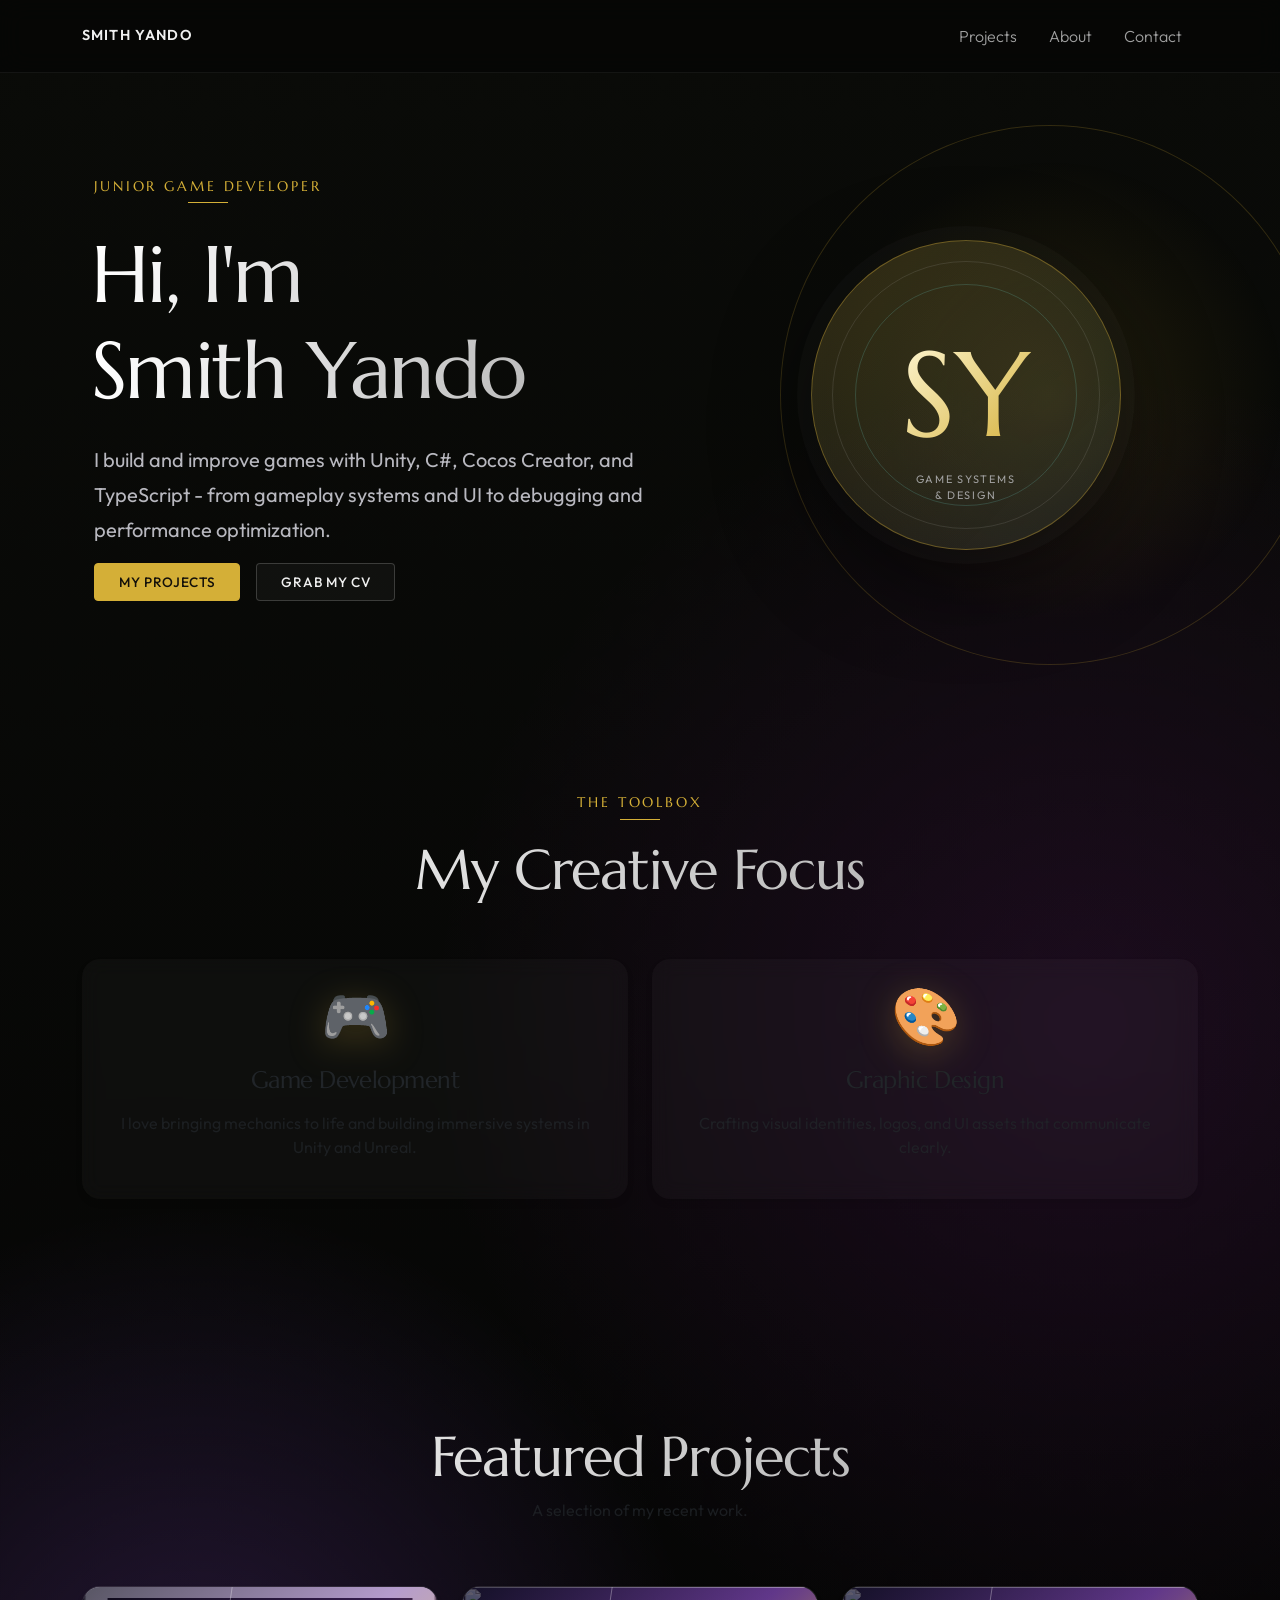
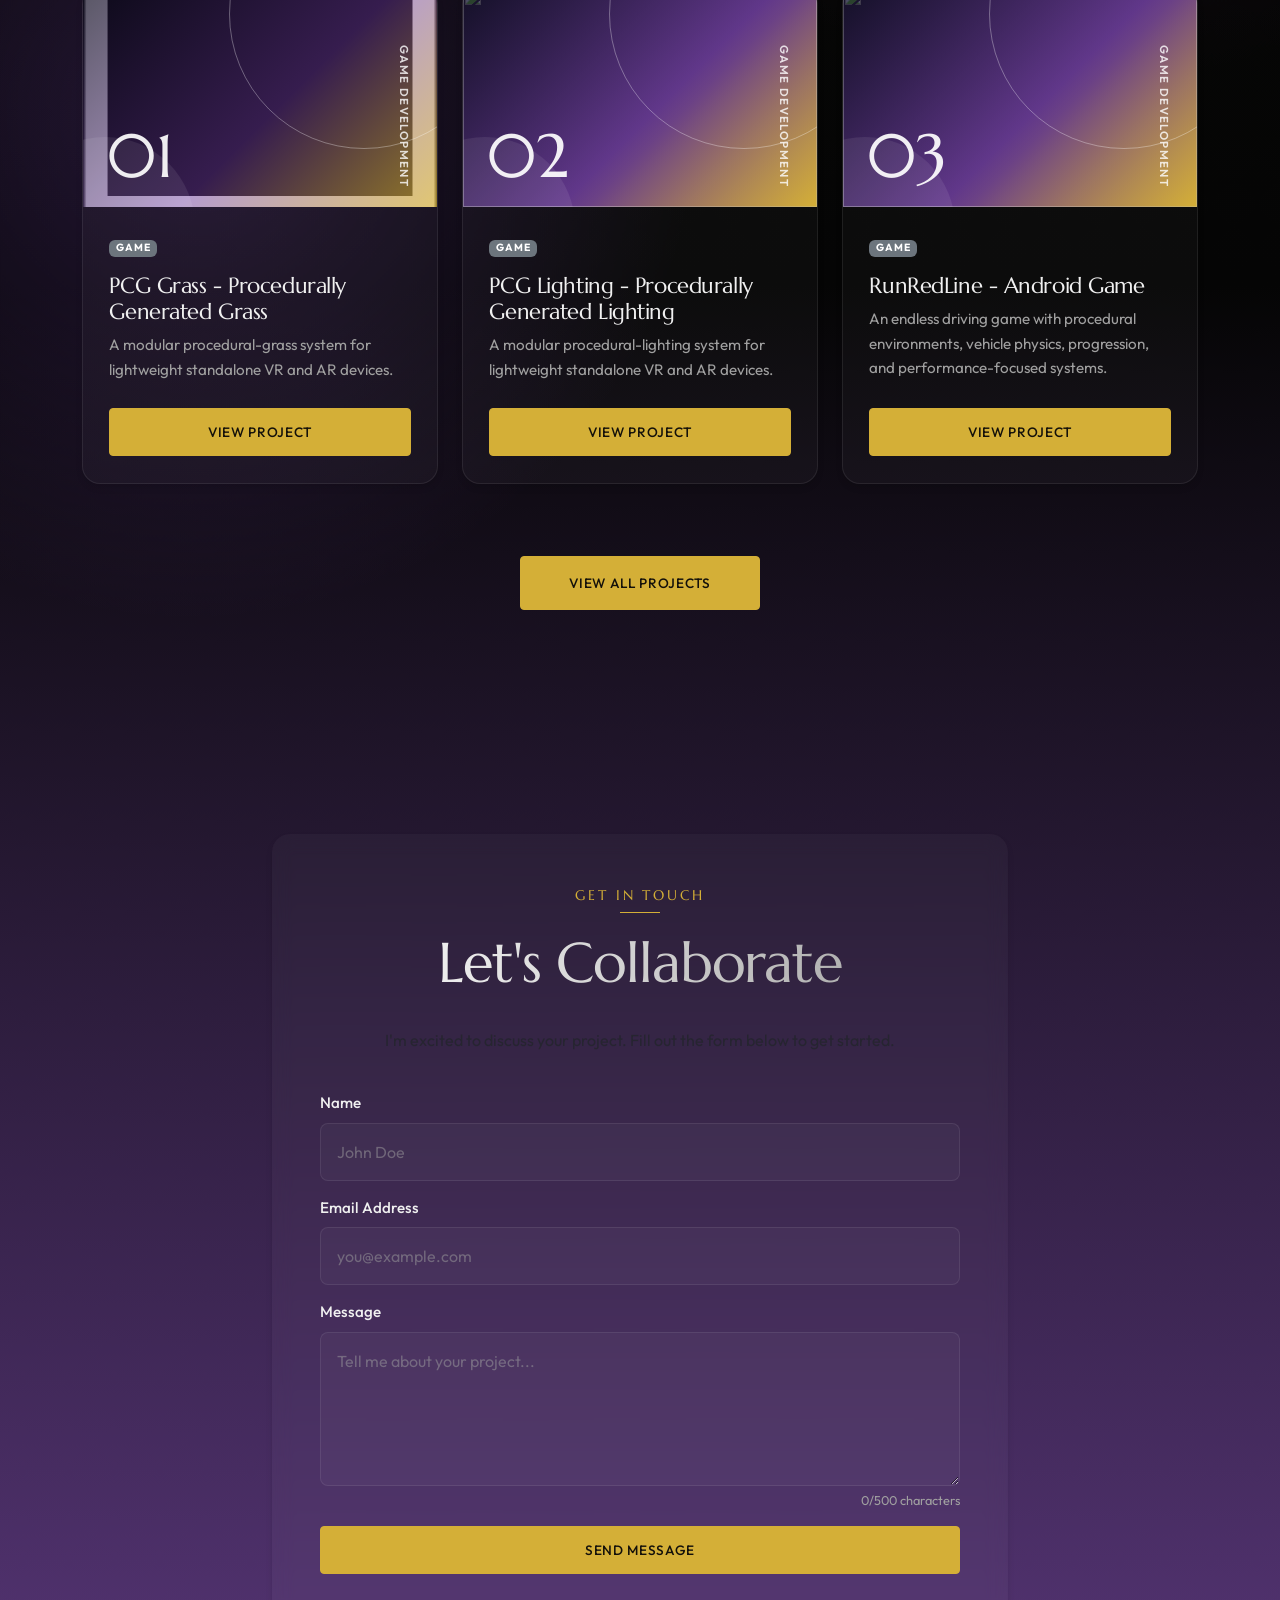
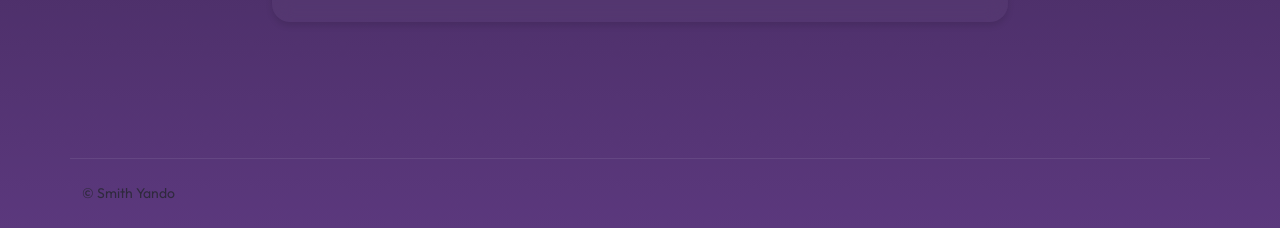
==== commit c8e30392: "add: added proejcts images and infos" ====
--- a/index.html
+++ b/index.html
@@ -1,454 +1,414 @@
 <!doctype html>
 <html lang="en">
-  <head>
-    <meta charset="utf-8" />
-    <meta name="google-adsense-account" content="ca-pub-9205434282277256" />
-    <meta name="viewport" content="width=device-width, initial-scale=1" />
-    <title>Smith Yando</title>
-    <link
-      href="https://cdn.jsdelivr.net/npm/bootstrap@5.2.3/dist/css/bootstrap.min.css"
-      rel="stylesheet"
-      integrity="sha384-rbsA2VBKQhggwzxH7pPCaAqO46MgnOM80zW1RWuH61DGLwZJEdK2Kadq2F9CUG65"
-      crossorigin="anonymous"
-    />
-    <link rel="stylesheet" href="css/style.css" />
-    <link rel="preconnect" href="https://fonts.googleapis.com" />
-    <link rel="preconnect" href="https://fonts.gstatic.com" crossorigin />
-    <link
-      href="https://fonts.googleapis.com/css2?family=Marcellus&family=Outfit:wght@300;400;600&display=swap"
-      rel="stylesheet"
-    />
-    <script defer src="https://cdn.emailjs.com/dist/email.min.js"></script>
-    <script>
-      window.addEventListener('load', function () {
-        emailjs.init("xeY-epzfNYlf7qjqV"); // Replace 'YOUR_USER_ID' with your actual user ID from EmailJS
-      });
-    </script>
-    <script
-      async
-      src="https://pagead2.googlesyndication.com/pagead/js/adsbygoogle.js?client=ca-pub-9205434282277256"
-      crossorigin="anonymous"
-    ></script>
-  </head>
-
-  <body>
-    <nav id="navbar" class="navbar mb-3"></nav>
-
-    <header class="main home-hero container fade-in-up section-padding">
-      <div class="row align-items-center justify-content-between h-100">
-        <div class="col-md-7 text-center text-md-start mb-5 mb-md-0">
-          <div class="categorytitle hero-eyebrow" style="margin-left: 0;">Junior Game Developer</div>
-          <h1 class="display-1 intro-title mb-4" style="margin-left: -3px;">
-            Hi, I'm<br />Smith Yando
-          </h1>
-
-          <p class="fs-5 hero-lead text-muted mb-5 pe-md-5">
-            I build and improve games with Unity, C#, Cocos Creator, and TypeScript - from gameplay systems and UI to debugging and performance optimization.
+
+<head>
+  <meta charset="utf-8" />
+  <meta name="google-adsense-account" content="ca-pub-9205434282277256" />
+  <meta name="viewport" content="width=device-width, initial-scale=1" />
+  <title>Smith Yando</title>
+  <link href="https://cdn.jsdelivr.net/npm/bootstrap@5.2.3/dist/css/bootstrap.min.css" rel="stylesheet"
+    integrity="sha384-rbsA2VBKQhggwzxH7pPCaAqO46MgnOM80zW1RWuH61DGLwZJEdK2Kadq2F9CUG65" crossorigin="anonymous" />
+  <link rel="stylesheet" href="css/style.css" />
+  <link rel="preconnect" href="https://fonts.googleapis.com" />
+  <link rel="preconnect" href="https://fonts.gstatic.com" crossorigin />
+  <link href="https://fonts.googleapis.com/css2?family=Marcellus&family=Outfit:wght@300;400;600&display=swap"
+    rel="stylesheet" />
+  <script defer src="https://cdn.emailjs.com/dist/email.min.js"></script>
+  <script>
+    window.addEventListener('load', function () {
+      emailjs.init("xeY-epzfNYlf7qjqV"); // Replace 'YOUR_USER_ID' with your actual user ID from EmailJS
+    });
+  </script>
+  <script async src="https://pagead2.googlesyndication.com/pagead/js/adsbygoogle.js?client=ca-pub-9205434282277256"
+    crossorigin="anonymous"></script>
+</head>
+
+<body>
+  <nav id="navbar" class="navbar mb-3"></nav>
+
+  <header class="main home-hero container fade-in-up section-padding">
+    <div class="row align-items-center justify-content-between h-100">
+      <div class="col-md-7 text-center text-md-start mb-5 mb-md-0">
+        <div class="categorytitle hero-eyebrow" style="margin-left: 0;">Junior Game Developer</div>
+        <h1 class="display-1 intro-title mb-4" style="margin-left: -3px;">
+          Hi, I'm<br />Smith Yando
+        </h1>
+
+        <p class="fs-5 hero-lead text-muted mb-5 pe-md-5">
+          I build and improve games with Unity, C#, Cocos Creator, and TypeScript - from gameplay systems and UI to
+          debugging and performance optimization.
+        </p>
+        <div class="d-flex justify-content-center justify-content-md-start gap-3 flex-wrap mx-auto p-3 px-0">
+          <a href="#featured-work" class="btn button1 px-4 py-2">My Projects</a>
+          <a href="files/Smith_Yando_Manchester.pdf" download="Smith_Yando_Manchester.pdf"
+            class="btn button2 px-4 py-2">Grab My CV</a>
+        </div>
+      </div>
+      <div class="col-md-5 d-flex justify-content-center">
+        <div class="hero-monogram" aria-label="Smith Yando monogram">
+          <span class="hero-monogram-initials">SY</span>
+          <span class="hero-monogram-label">Game systems<br />&amp; design</span>
+        </div>
+      </div>
+    </div>
+  </header>
+
+  <!-- Services / What I Do -->
+  <section class="container mb-5 section-padding">
+    <div class="row mb-5">
+      <div class="col-12 text-center">
+        <div class="categorytitle">The Toolbox</div>
+        <h2 class="display-4 intro-title">My Creative Focus</h2>
+      </div>
+    </div>
+    <div class="row g-4">
+      <!-- Game Dev -->
+      <div class="col-md-6">
+        <div class="card h-100 glass-card focus-card p-4 text-center border-0">
+          <div class="mb-3 display-4">🎮</div>
+          <h3 class="h4 mb-3">Game Development</h3>
+          <p class="text-muted">
+            I love bringing mechanics to life and building immersive systems in Unity and Unreal.
           </p>
-          <div class="d-flex justify-content-center justify-content-md-start gap-3">
-            <a href="#featured-work" class="btn button1 px-4 py-2"
-              >My Projects</a
-            >
-            <a
-              href="files/Smith-Yando-CV.pdf"
-              download="Smith-Yando-CV.pdf"
-              class="btn button2 px-4 py-2"
-              >Grab My CV</a
-            >
-          </div>
-        </div>
-        <div class="col-md-5 d-flex justify-content-center">
-          <div class="hero-monogram" aria-label="Smith Yando monogram">
-            <span class="hero-monogram-initials">SY</span>
-            <span class="hero-monogram-label">Game systems<br />&amp; design</span>
-          </div>
-        </div>
-      </div>
-    </header>
-
-    <!-- Services / What I Do -->
-    <section class="container mb-5 section-padding">
-      <div class="row mb-5">
-        <div class="col-12 text-center">
-          <div class="categorytitle">The Toolbox</div>
-          <h2 class="display-4 intro-title">My Creative Focus</h2>
-        </div>
-      </div>
-      <div class="row g-4">
-        <!-- Game Dev -->
-        <div class="col-md-6">
-          <div class="card h-100 glass-card focus-card p-4 text-center border-0">
-            <div class="mb-3 display-4">🎮</div>
-            <h3 class="h4 mb-3">Game Development</h3>
+        </div>
+      </div>
+      <!-- Graphic Design -->
+      <div class="col-md-6">
+        <div class="card h-100 glass-card focus-card p-4 text-center border-0">
+          <div class="mb-3 display-4">🎨</div>
+          <h3 class="h4 mb-3">Graphic Design</h3>
+          <p class="text-muted">
+            Crafting visual identities, logos, and UI assets that communicate
+            clearly.
+          </p>
+        </div>
+      </div>
+    </div>
+  </section>
+
+  <!-- Featured Work -->
+  <section id="featured-work" class="container mb-5 section-padding">
+    <div class="row mb-5">
+      <div class="col-12 text-center">
+        <h2 class="display-4 intro-title">Featured Projects</h2>
+        <p class="text-muted">A selection of my recent work.</p>
+      </div>
+    </div>
+
+    <div id="featured-projects" class="row g-4">
+      <div class="col-md-4 mb-4" aria-hidden="true">
+        <div class="skeleton-card">
+          <div class="skeleton skeleton-card-image"></div>
+          <div class="skeleton-card-body">
+            <div class="skeleton skeleton-badge"></div>
+            <div class="skeleton skeleton-line lg"></div>
+            <div class="skeleton skeleton-line md"></div>
+          </div>
+          <div class="skeleton-card-footer">
+            <div class="skeleton skeleton-btn"></div>
+          </div>
+        </div>
+      </div>
+      <div class="col-md-4 mb-4" aria-hidden="true">
+        <div class="skeleton-card">
+          <div class="skeleton skeleton-card-image"></div>
+          <div class="skeleton-card-body">
+            <div class="skeleton skeleton-badge"></div>
+            <div class="skeleton skeleton-line lg"></div>
+            <div class="skeleton skeleton-line md"></div>
+          </div>
+          <div class="skeleton-card-footer">
+            <div class="skeleton skeleton-btn"></div>
+          </div>
+        </div>
+      </div>
+      <div class="col-md-4 mb-4" aria-hidden="true">
+        <div class="skeleton-card">
+          <div class="skeleton skeleton-card-image"></div>
+          <div class="skeleton-card-body">
+            <div class="skeleton skeleton-badge"></div>
+            <div class="skeleton skeleton-line lg"></div>
+            <div class="skeleton skeleton-line md"></div>
+          </div>
+          <div class="skeleton-card-footer">
+            <div class="skeleton skeleton-btn"></div>
+          </div>
+        </div>
+      </div>
+    </div>
+
+    <div class="row mt-5">
+      <div class="col text-center">
+        <a href="work.html" class="btn button1 px-5 py-3">View All Projects</a>
+      </div>
+    </div>
+  </section>
+
+  <div class="container page-content">
+    <div class="row">
+      <div class="col-lg-8 mx-auto">
+        <div class="card glass-card p-5 border-0">
+          <div class="text-center mb-4">
+            <div class="categorytitle" id="contactme">Get in Touch</div>
+            <h2 class="display-4 intro-title">Let's Collaborate</h2>
             <p class="text-muted">
-              I love bringing mechanics to life and building immersive systems in Unity and Unreal.
+              I'm excited to discuss your project. Fill out the form below to
+              get started.
             </p>
           </div>
-        </div>
-        <!-- Graphic Design -->
-        <div class="col-md-6">
-          <div class="card h-100 glass-card focus-card p-4 text-center border-0">
-            <div class="mb-3 display-4">🎨</div>
-            <h3 class="h4 mb-3">Graphic Design</h3>
-            <p class="text-muted">
-              Crafting visual identities, logos, and UI assets that communicate
-              clearly.
+
+          <!-- Success Message (Hidden by default) -->
+          <div id="success-message" class="success-feedback" style="display: none">
+            <div class="success-icon">✓</div>
+            <h4 class="success-title">Message Sent!</h4>
+            <p class="success-text">
+              Thank you for reaching out. I appreciate your message and will
+              get back to you within 24 hours.
             </p>
-          </div>
-        </div>
-      </div>
-    </section>
-
-    <!-- Featured Work -->
-    <section id="featured-work" class="container mb-5 section-padding">
-      <div class="row mb-5">
-        <div class="col-12 text-center">
-          <h2 class="display-4 intro-title">Featured Projects</h2>
-          <p class="text-muted">A selection of my recent work.</p>
-        </div>
-      </div>
-
-      <div id="featured-projects" class="row g-4">
-        <div class="col-md-4 mb-4" aria-hidden="true">
-          <div class="skeleton-card">
-            <div class="skeleton skeleton-card-image"></div>
-            <div class="skeleton-card-body">
-              <div class="skeleton skeleton-badge"></div>
-              <div class="skeleton skeleton-line lg"></div>
-              <div class="skeleton skeleton-line md"></div>
+            <p class="success-details">
+              In the meantime, feel free to connect with me on
+              <strong>LinkedIn</strong> or <strong>GitHub</strong>.
+            </p>
+          </div>
+
+          <form id="contact-form">
+            <!-- Name Field -->
+            <div class="form-group mb-3">
+              <label for="name" class="form-label">Name</label>
+              <input type="text" class="form-control" id="name" name="name" placeholder="John Doe" required />
+              <div class="form-error" id="name-error"></div>
+              <div class="form-success" id="name-success">
+                ✓ Name looks good
+              </div>
             </div>
-            <div class="skeleton-card-footer">
-              <div class="skeleton skeleton-btn"></div>
+
+            <!-- Email Field -->
+            <div class="form-group mb-3">
+              <label for="email" class="form-label">Email Address</label>
+              <input type="email" class="form-control" id="email" name="email" placeholder="you@example.com" required />
+              <div class="form-error" id="email-error"></div>
+              <div class="form-success" id="email-success">
+                ✓ Email is valid
+              </div>
             </div>
-          </div>
-        </div>
-        <div class="col-md-4 mb-4" aria-hidden="true">
-          <div class="skeleton-card">
-            <div class="skeleton skeleton-card-image"></div>
-            <div class="skeleton-card-body">
-              <div class="skeleton skeleton-badge"></div>
-              <div class="skeleton skeleton-line lg"></div>
-              <div class="skeleton skeleton-line md"></div>
+
+            <!-- Message Field -->
+            <div class="form-group mb-3">
+              <label for="message" class="form-label">Message</label>
+              <textarea class="form-control" id="message" name="message" rows="5"
+                placeholder="Tell me about your project..." required></textarea>
+              <div class="form-error" id="message-error"></div>
+              <div class="character-count">
+                <span id="char-count">0</span>/500 characters
+              </div>
             </div>
-            <div class="skeleton-card-footer">
-              <div class="skeleton skeleton-btn"></div>
-            </div>
-          </div>
-        </div>
-        <div class="col-md-4 mb-4" aria-hidden="true">
-          <div class="skeleton-card">
-            <div class="skeleton skeleton-card-image"></div>
-            <div class="skeleton-card-body">
-              <div class="skeleton skeleton-badge"></div>
-              <div class="skeleton skeleton-line lg"></div>
-              <div class="skeleton skeleton-line md"></div>
-            </div>
-            <div class="skeleton-card-footer">
-              <div class="skeleton skeleton-btn"></div>
-            </div>
-          </div>
-        </div>
-      </div>
-
-      <div class="row mt-5">
-        <div class="col text-center">
-          <a href="work.html" class="btn button1 px-5 py-3"
-            >View All Projects</a
-          >
-        </div>
-      </div>
-    </section>
-
-    <div class="container page-content">
-      <div class="row">
-        <div class="col-lg-8 mx-auto">
-          <div class="card glass-card p-5 border-0">
-            <div class="text-center mb-4">
-              <div class="categorytitle" id="contactme">Get in Touch</div>
-              <h2 class="display-4 intro-title">Let's Collaborate</h2>
-              <p class="text-muted">
-                I'm excited to discuss your project. Fill out the form below to
-                get started.
-              </p>
-            </div>
-
-            <!-- Success Message (Hidden by default) -->
-            <div
-              id="success-message"
-              class="success-feedback"
-              style="display: none"
-            >
-              <div class="success-icon">✓</div>
-              <h4 class="success-title">Message Sent!</h4>
-              <p class="success-text">
-                Thank you for reaching out. I appreciate your message and will
-                get back to you within 24 hours.
-              </p>
-              <p class="success-details">
-                In the meantime, feel free to connect with me on
-                <strong>LinkedIn</strong> or <strong>GitHub</strong>.
-              </p>
-            </div>
-
-            <form id="contact-form">
-              <!-- Name Field -->
-              <div class="form-group mb-3">
-                <label for="name" class="form-label">Name</label>
-                <input
-                  type="text"
-                  class="form-control"
-                  id="name"
-                  name="name"
-                  placeholder="John Doe"
-                  required
-                />
-                <div class="form-error" id="name-error"></div>
-                <div class="form-success" id="name-success">
-                  ✓ Name looks good
-                </div>
-              </div>
-
-              <!-- Email Field -->
-              <div class="form-group mb-3">
-                <label for="email" class="form-label">Email Address</label>
-                <input
-                  type="email"
-                  class="form-control"
-                  id="email"
-                  name="email"
-                  placeholder="you@example.com"
-                  required
-                />
-                <div class="form-error" id="email-error"></div>
-                <div class="form-success" id="email-success">
-                  ✓ Email is valid
-                </div>
-              </div>
-
-              <!-- Message Field -->
-              <div class="form-group mb-3">
-                <label for="message" class="form-label">Message</label>
-                <textarea
-                  class="form-control"
-                  id="message"
-                  name="message"
-                  rows="5"
-                  placeholder="Tell me about your project..."
-                  required
-                ></textarea>
-                <div class="form-error" id="message-error"></div>
-                <div class="character-count">
-                  <span id="char-count">0</span>/500 characters
-                </div>
-              </div>
-
-              <button type="submit" class="button1 w-100" id="submit-btn">
-                Send Message
-              </button>
-            </form>
-          </div>
-        </div>
-      </div>
-    </div>
-
-    <footer class="container mt-5 mb-4 text-muted small">
-      <div class="row">
-        <div class="col">© Smith Yando</div>
-      </div>
-    </footer>
-
-    <script>
-      // Toast notification system
-      function showToast(message, type = "success") {
-        const container =
-          document.querySelector(".toast-container") || createToastContainer();
-        const toast = document.createElement("div");
-        toast.className = `toast ${type}`;
-
-        const icon = type === "success" ? "✓" : "✕";
-        toast.innerHTML = `
+
+            <button type="submit" class="button1 w-100" id="submit-btn">
+              Send Message
+            </button>
+          </form>
+        </div>
+      </div>
+    </div>
+  </div>
+
+  <footer class="container mt-5 mb-4 text-muted small">
+    <div class="row">
+      <div class="col">© Smith Yando</div>
+    </div>
+  </footer>
+
+  <script>
+    // Toast notification system
+    function showToast(message, type = "success") {
+      const container =
+        document.querySelector(".toast-container") || createToastContainer();
+      const toast = document.createElement("div");
+      toast.className = `toast ${type}`;
+
+      const icon = type === "success" ? "✓" : "✕";
+      toast.innerHTML = `
                 <span class="toast-icon">${icon}</span>
                 <span class="toast-message">${message}</span>
             `;
 
-        container.appendChild(toast);
-
-        setTimeout(() => {
-          toast.classList.add("hide");
-          setTimeout(() => toast.remove(), 300);
-        }, 4000);
+      container.appendChild(toast);
+
+      setTimeout(() => {
+        toast.classList.add("hide");
+        setTimeout(() => toast.remove(), 300);
+      }, 4000);
+    }
+
+    function createToastContainer() {
+      const container = document.createElement("div");
+      container.className = "toast-container";
+      document.body.appendChild(container);
+      return container;
+    }
+
+    // Form validation
+    const form = document.getElementById("contact-form");
+    const nameInput = document.getElementById("name");
+    const emailInput = document.getElementById("email");
+    const messageInput = document.getElementById("message");
+    const submitBtn = document.getElementById("submit-btn");
+    const charCount = document.getElementById("char-count");
+
+    // Validation rules
+    const validators = {
+      name: (value) => {
+        if (!value.trim()) return "Please enter your name";
+        if (value.trim().length < 2)
+          return "Name must be at least 2 characters";
+        if (value.trim().length > 50)
+          return "Name must not exceed 50 characters";
+        return null;
+      },
+      email: (value) => {
+        if (!value.trim()) return "Please enter your email";
+        const emailRegex = /^[^\s@]+@[^\s@]+\.[^\s@]+$/;
+        if (!emailRegex.test(value))
+          return "Please enter a valid email address";
+        return null;
+      },
+      message: (value) => {
+        if (!value.trim()) return "Please enter a message";
+        if (value.trim().length < 10)
+          return "Message must be at least 10 characters";
+        if (value.length > 500)
+          return "Message must not exceed 500 characters";
+        return null;
+      },
+    };
+
+    // Validate field on input
+    function validateField(field) {
+      const fieldName = field.id;
+      const error = validators[fieldName](field.value);
+      const errorEl = document.getElementById(`${fieldName}-error`);
+      const successEl = document.getElementById(`${fieldName}-success`);
+
+      if (error) {
+        field.classList.add("is-invalid");
+        field.classList.remove("is-valid");
+        errorEl.textContent = error;
+        errorEl.classList.add("show");
+        if (successEl) successEl.classList.remove("show");
+        return false;
+      } else {
+        field.classList.remove("is-invalid");
+        field.classList.add("is-valid");
+        errorEl.classList.remove("show");
+        if (successEl) successEl.classList.add("show");
+        return true;
       }
-
-      function createToastContainer() {
-        const container = document.createElement("div");
-        container.className = "toast-container";
-        document.body.appendChild(container);
-        return container;
+    }
+
+    // Real-time validation
+    nameInput.addEventListener("blur", () => validateField(nameInput));
+    nameInput.addEventListener("input", () => validateField(nameInput));
+
+    emailInput.addEventListener("blur", () => validateField(emailInput));
+    emailInput.addEventListener("input", () => validateField(emailInput));
+
+    messageInput.addEventListener("blur", () => validateField(messageInput));
+    messageInput.addEventListener("input", () => {
+      validateField(messageInput);
+      charCount.textContent = messageInput.value.length;
+
+      // Warn if approaching limit
+      if (messageInput.value.length > 400) {
+        document.querySelector(".character-count").classList.add("warning");
+      } else {
+        document
+          .querySelector(".character-count")
+          .classList.remove("warning");
       }
-
-      // Form validation
-      const form = document.getElementById("contact-form");
-      const nameInput = document.getElementById("name");
-      const emailInput = document.getElementById("email");
-      const messageInput = document.getElementById("message");
-      const submitBtn = document.getElementById("submit-btn");
-      const charCount = document.getElementById("char-count");
-
-      // Validation rules
-      const validators = {
-        name: (value) => {
-          if (!value.trim()) return "Please enter your name";
-          if (value.trim().length < 2)
-            return "Name must be at least 2 characters";
-          if (value.trim().length > 50)
-            return "Name must not exceed 50 characters";
-          return null;
-        },
-        email: (value) => {
-          if (!value.trim()) return "Please enter your email";
-          const emailRegex = /^[^\s@]+@[^\s@]+\.[^\s@]+$/;
-          if (!emailRegex.test(value))
-            return "Please enter a valid email address";
-          return null;
-        },
-        message: (value) => {
-          if (!value.trim()) return "Please enter a message";
-          if (value.trim().length < 10)
-            return "Message must be at least 10 characters";
-          if (value.length > 500)
-            return "Message must not exceed 500 characters";
-          return null;
-        },
-      };
-
-      // Validate field on input
-      function validateField(field) {
-        const fieldName = field.id;
-        const error = validators[fieldName](field.value);
-        const errorEl = document.getElementById(`${fieldName}-error`);
-        const successEl = document.getElementById(`${fieldName}-success`);
-
-        if (error) {
-          field.classList.add("is-invalid");
-          field.classList.remove("is-valid");
-          errorEl.textContent = error;
-          errorEl.classList.add("show");
-          if (successEl) successEl.classList.remove("show");
-          return false;
-        } else {
-          field.classList.remove("is-invalid");
-          field.classList.add("is-valid");
-          errorEl.classList.remove("show");
-          if (successEl) successEl.classList.add("show");
-          return true;
-        }
+    });
+
+    // Form submission
+    form.addEventListener("submit", function (event) {
+      event.preventDefault();
+
+      // Validate all fields
+      const isNameValid = validateField(nameInput);
+      const isEmailValid = validateField(emailInput);
+      const isMessageValid = validateField(messageInput);
+
+      if (!isNameValid || !isEmailValid || !isMessageValid) {
+        showToast("Please fix the errors in the form", "error");
+        return;
       }
 
-      // Real-time validation
-      nameInput.addEventListener("blur", () => validateField(nameInput));
-      nameInput.addEventListener("input", () => validateField(nameInput));
-
-      emailInput.addEventListener("blur", () => validateField(emailInput));
-      emailInput.addEventListener("input", () => validateField(emailInput));
-
-      messageInput.addEventListener("blur", () => validateField(messageInput));
-      messageInput.addEventListener("input", () => {
-        validateField(messageInput);
-        charCount.textContent = messageInput.value.length;
-
-        // Warn if approaching limit
-        if (messageInput.value.length > 400) {
-          document.querySelector(".character-count").classList.add("warning");
-        } else {
-          document
-            .querySelector(".character-count")
-            .classList.remove("warning");
-        }
-      });
-
-      // Form submission
-      form.addEventListener("submit", function (event) {
-        event.preventDefault();
-
-        // Validate all fields
-        const isNameValid = validateField(nameInput);
-        const isEmailValid = validateField(emailInput);
-        const isMessageValid = validateField(messageInput);
-
-        if (!isNameValid || !isEmailValid || !isMessageValid) {
-          showToast("Please fix the errors in the form", "error");
-          return;
-        }
-
-        // Show loading state
-        submitBtn.disabled = true;
-        submitBtn.classList.add("btn-loading");
-        const originalText = submitBtn.textContent;
-        submitBtn.textContent = "Sending...";
-
-        // Send email
-        emailjs
-          .sendForm(
-            "service_zvop4ti",
-            "template_habrqde",
-            this,
-            "kGMKNDl2dRjXcdVaX",
-          )
-          .then(
-            function () {
-              // Hide form and show success message
-              form.style.display = "none";
-              const successMsg = document.getElementById("success-message");
-              successMsg.style.display = "block";
-
-              // Show toast notification
-              showToast(
-                "Message sent successfully! I'll get back to you soon.",
-                "success",
-              );
-
-              // After 4 seconds, reset and show form again
-              setTimeout(() => {
-                // Reset form
-                form.reset();
-                form.style.display = "block";
-                successMsg.style.display = "none";
-
-                // Reset field validation states
-                nameInput.classList.remove("is-valid", "is-invalid");
-                emailInput.classList.remove("is-valid", "is-invalid");
-                messageInput.classList.remove("is-valid", "is-invalid");
-                document
-                  .querySelectorAll(".form-success")
-                  .forEach((el) => el.classList.remove("show"));
-                charCount.textContent = "0";
-
-                // Reset button
-                submitBtn.disabled = false;
-                submitBtn.classList.remove("btn-loading");
-                submitBtn.textContent = originalText;
-              }, 4000);
-            },
-            function (error) {
-              showToast("Failed to send message. Please try again.", "error");
+      // Show loading state
+      submitBtn.disabled = true;
+      submitBtn.classList.add("btn-loading");
+      const originalText = submitBtn.textContent;
+      submitBtn.textContent = "Sending...";
+
+      // Send email
+      emailjs
+        .sendForm(
+          "service_zvop4ti",
+          "template_habrqde",
+          this,
+          "kGMKNDl2dRjXcdVaX",
+        )
+        .then(
+          function () {
+            // Hide form and show success message
+            form.style.display = "none";
+            const successMsg = document.getElementById("success-message");
+            successMsg.style.display = "block";
+
+            // Show toast notification
+            showToast(
+              "Message sent successfully! I'll get back to you soon.",
+              "success",
+            );
+
+            // After 4 seconds, reset and show form again
+            setTimeout(() => {
+              // Reset form
+              form.reset();
+              form.style.display = "block";
+              successMsg.style.display = "none";
+
+              // Reset field validation states
+              nameInput.classList.remove("is-valid", "is-invalid");
+              emailInput.classList.remove("is-valid", "is-invalid");
+              messageInput.classList.remove("is-valid", "is-invalid");
+              document
+                .querySelectorAll(".form-success")
+                .forEach((el) => el.classList.remove("show"));
+              charCount.textContent = "0";
 
               // Reset button
               submitBtn.disabled = false;
               submitBtn.classList.remove("btn-loading");
               submitBtn.textContent = originalText;
-            },
-          );
-      });
-
-    </script>
-
-    <script defer
-      src="https://cdn.jsdelivr.net/npm/bootstrap@5.2.3/dist/js/bootstrap.bundle.min.js"
-      integrity="sha384-kenU1KFdBIe4zVF0s0G1M5b4hcpxyD9F7jL+jjXkk+Q2h455rYXK/7HAuoJl+0I4"
-      crossorigin="anonymous"
-    ></script>
-    <script defer src="js/projects-data.js"></script>
-    <script defer src="js/projects.js"></script>
-    <script defer src="js/main.js"></script>
-  </body>
-</html>
+            }, 4000);
+          },
+          function (error) {
+            showToast("Failed to send message. Please try again.", "error");
+
+            // Reset button
+            submitBtn.disabled = false;
+            submitBtn.classList.remove("btn-loading");
+            submitBtn.textContent = originalText;
+          },
+        );
+    });
+
+  </script>
+
+  <script defer src="https://cdn.jsdelivr.net/npm/bootstrap@5.2.3/dist/js/bootstrap.bundle.min.js"
+    integrity="sha384-kenU1KFdBIe4zVF0s0G1M5b4hcpxyD9F7jL+jjXkk+Q2h455rYXK/7HAuoJl+0I4"
+    crossorigin="anonymous"></script>
+  <script defer src="js/projects-data.js"></script>
+  <script defer src="js/projects.js"></script>
+  <script defer src="js/main.js"></script>
+</body>
+
+</html>
--- a/css/style.css
+++ b/css/style.css
@@ -24,15 +24,15 @@
   background-image:
     radial-gradient(
       circle at 15% 50%,
-      rgba(187, 134, 252, 0.08) 0%,
+      rgba(166, 93, 255, 0.187) 0%,
       transparent 25%
     ),
     radial-gradient(
       circle at 85% 30%,
-      rgba(212, 175, 55, 0.05) 0%,
+      rgba(162, 39, 184, 0.132) 0%,
       transparent 25%
     ),
-    linear-gradient(180deg, #08080b 0%, #050505 55%, #09080d 100%);
+    linear-gradient(180deg, #0a0b08 0%, #050505 55%, #5b387d 100%);
   min-height: 100vh;
 }
 
@@ -78,6 +78,8 @@
 .hero-lead {
   margin-left: 0 !important;
   padding-left: 0 !important;
+    display:inline !important;
+    
 }
 
 .categorytitle {
@@ -966,6 +968,18 @@
 .focus-card { min-height: 220px; justify-content: center; }
 .focus-card .display-4 { filter: drop-shadow(0 8px 18px rgba(212, 175, 55, 0.26)); }
 
+/* .project-visual {
+  height: 220px;
+  position: relative;
+  overflow: hidden;
+  display: flex;
+  align-items: flex-end;
+  justify-content: space-between;
+  padding: 1.25rem 1.5rem;
+  isolation: isolate;
+} */
+
+/* Container */
 .project-visual {
   height: 220px;
   position: relative;
@@ -975,26 +989,69 @@
   justify-content: space-between;
   padding: 1.25rem 1.5rem;
   isolation: isolate;
-}
-
-.project-visual::before,
-.project-visual::after {
+  background: #111; /* Dark fallback background */
+}
+
+
+
+
+
+
+
+
+
+.project-visual--game { background: linear-gradient(135deg, #1b1633, #5b387d 60%, #d4af37); }
+.project-visual--graphic { background: linear-gradient(135deg, #0c3138, #14716e 55%, #75e6da); }
+
+.project-visual-image {
+  position: absolute;
+  top: 0;
+  left: 0;
+  width: 100%;
+  height: 100%;
+  object-fit: cover;
+  z-index: 1;
+}
+.project-visual-overlay {
+  position: absolute;
+  top: 0;
+  left: 0;
+  width: 100%;
+  height: 100%;
+  z-index: 2; /* Sits directly over the image */
+  opacity: 1; /* Adjust how much image shines through */
+  /* mix-blend-mode: multiply; Optional: 'multiply', 'overlay', or 'soft-light' */
+  pointer-events: none;
+}
+.project-visual-overlay::before,
+.project-visual-overlay::after {
   content: "";
   position: absolute;
   z-index: -1;
   border-radius: 50%;
 }
-
-.project-visual::before { width: 270px; height: 270px; right: -62px; top: -108px; border: 1px solid rgba(255,255,255,.32); }
-.project-visual::after { width: 180px; height: 180px; left: -68px; bottom: -110px; background: rgba(255,255,255,.08); }
-.project-visual--game { background: linear-gradient(135deg, #1b1633, #5b387d 60%, #d4af37); }
-.project-visual--graphic { background: linear-gradient(135deg, #0c3138, #14716e 55%, #75e6da); }
+.project-visual-overlay::before { width: 270px; height: 270px; right: -62px; top: -108px; border: 1px solid rgba(255,255,255,.32); }
+.project-visual-overlay::after { width: 180px; height: 180px; left: -68px; bottom: -110px; background: rgba(255,255,255,.08); }
+
+
+.project-visual--game .project-visual-overlay {
+  background: linear-gradient(135deg, rgba(16, 13, 33,0.7), rgba(107, 57, 156, 0.5) 55%, rgba(212, 175, 55,0.7));
+}
+
+.project-visual--graphic .project-visual-overlay {
+  background: linear-gradient(135deg, rgba(12, 49, 56,0.7), rgba(20, 113, 110, 0.5) 55%, rgba(117, 230, 218,0.7));
+}
+
+
+
 
 .project-visual-number {
   font-family: var(--font-heading);
   font-size: 3.8rem;
   line-height: 1;
   color: rgba(255, 255, 255, 0.92);
+  position: relative;
+  z-index: 3;
 }
 
 .project-visual-type {
@@ -1004,6 +1061,8 @@
   letter-spacing: .12em;
   text-transform: uppercase;
   writing-mode: vertical-rl;
+  position: relative;
+  z-index: 3;
 }
 
 .card-body { padding: 1.65rem; }
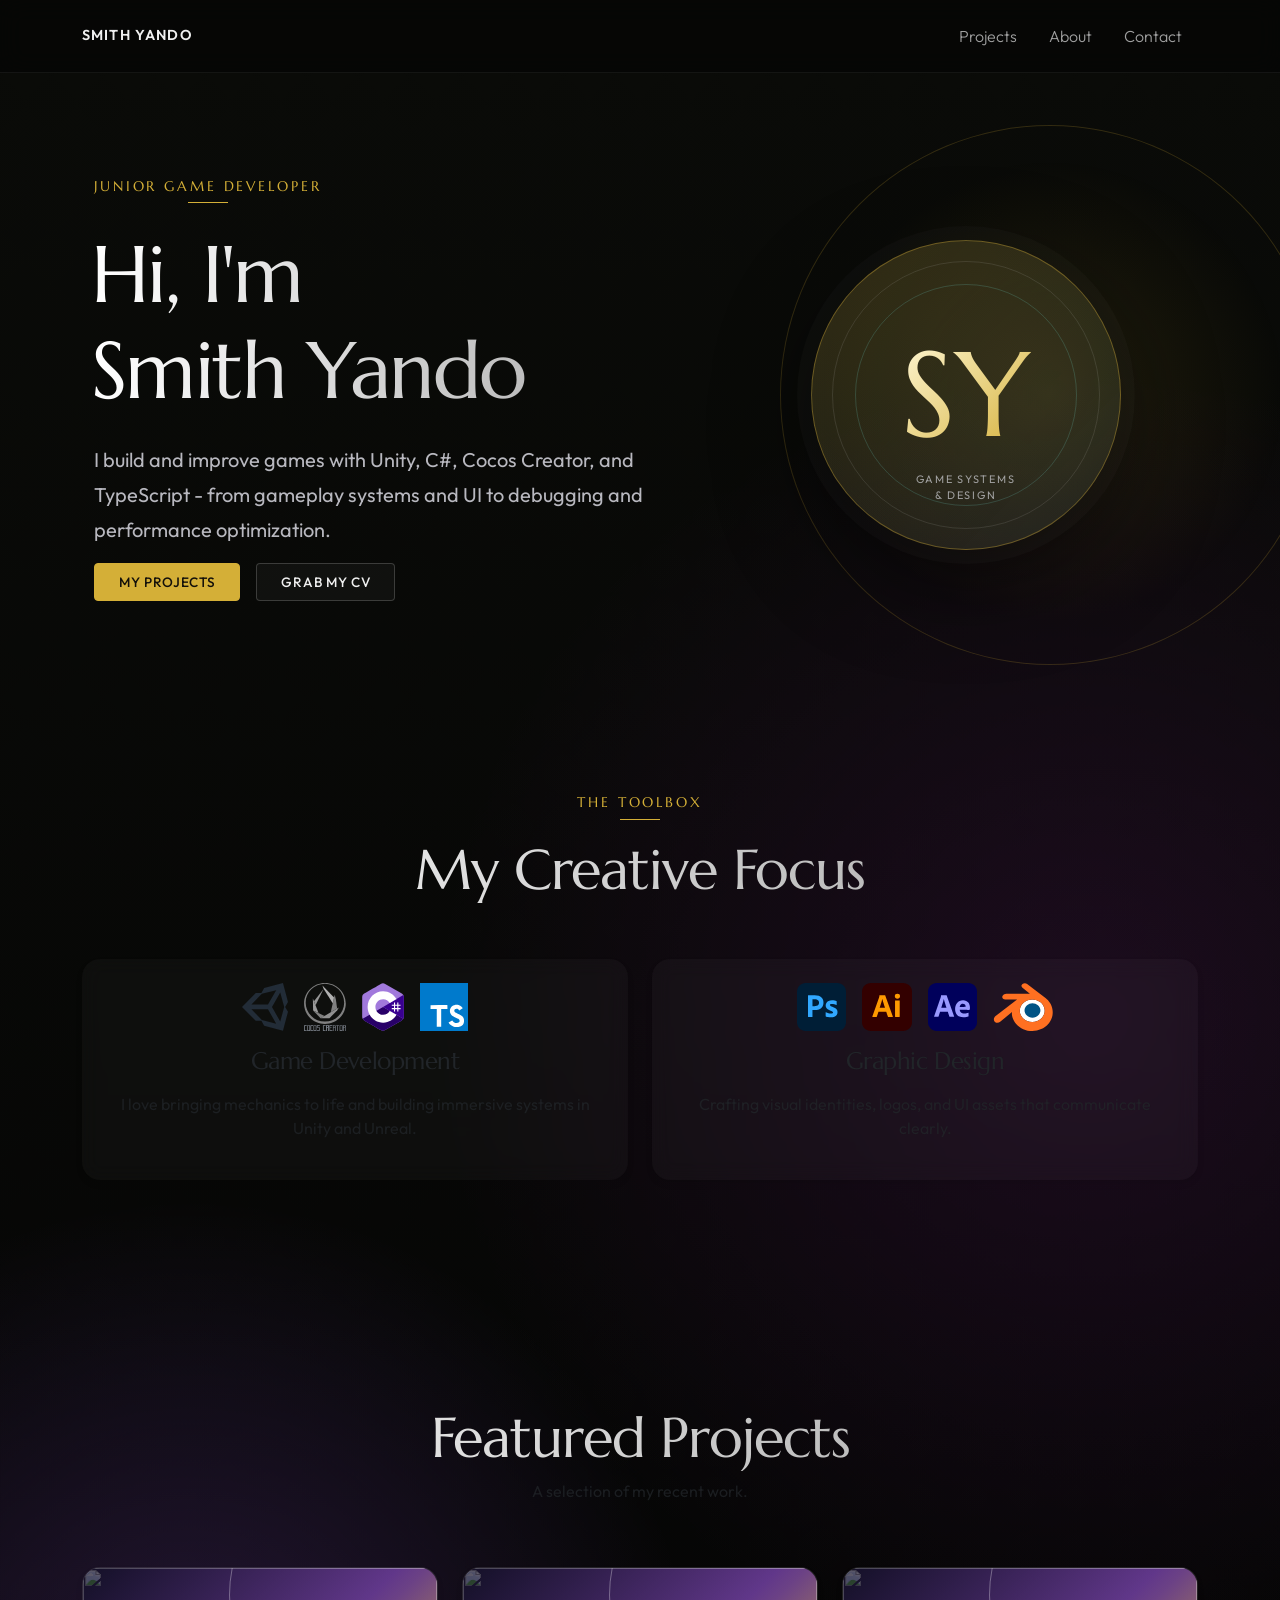
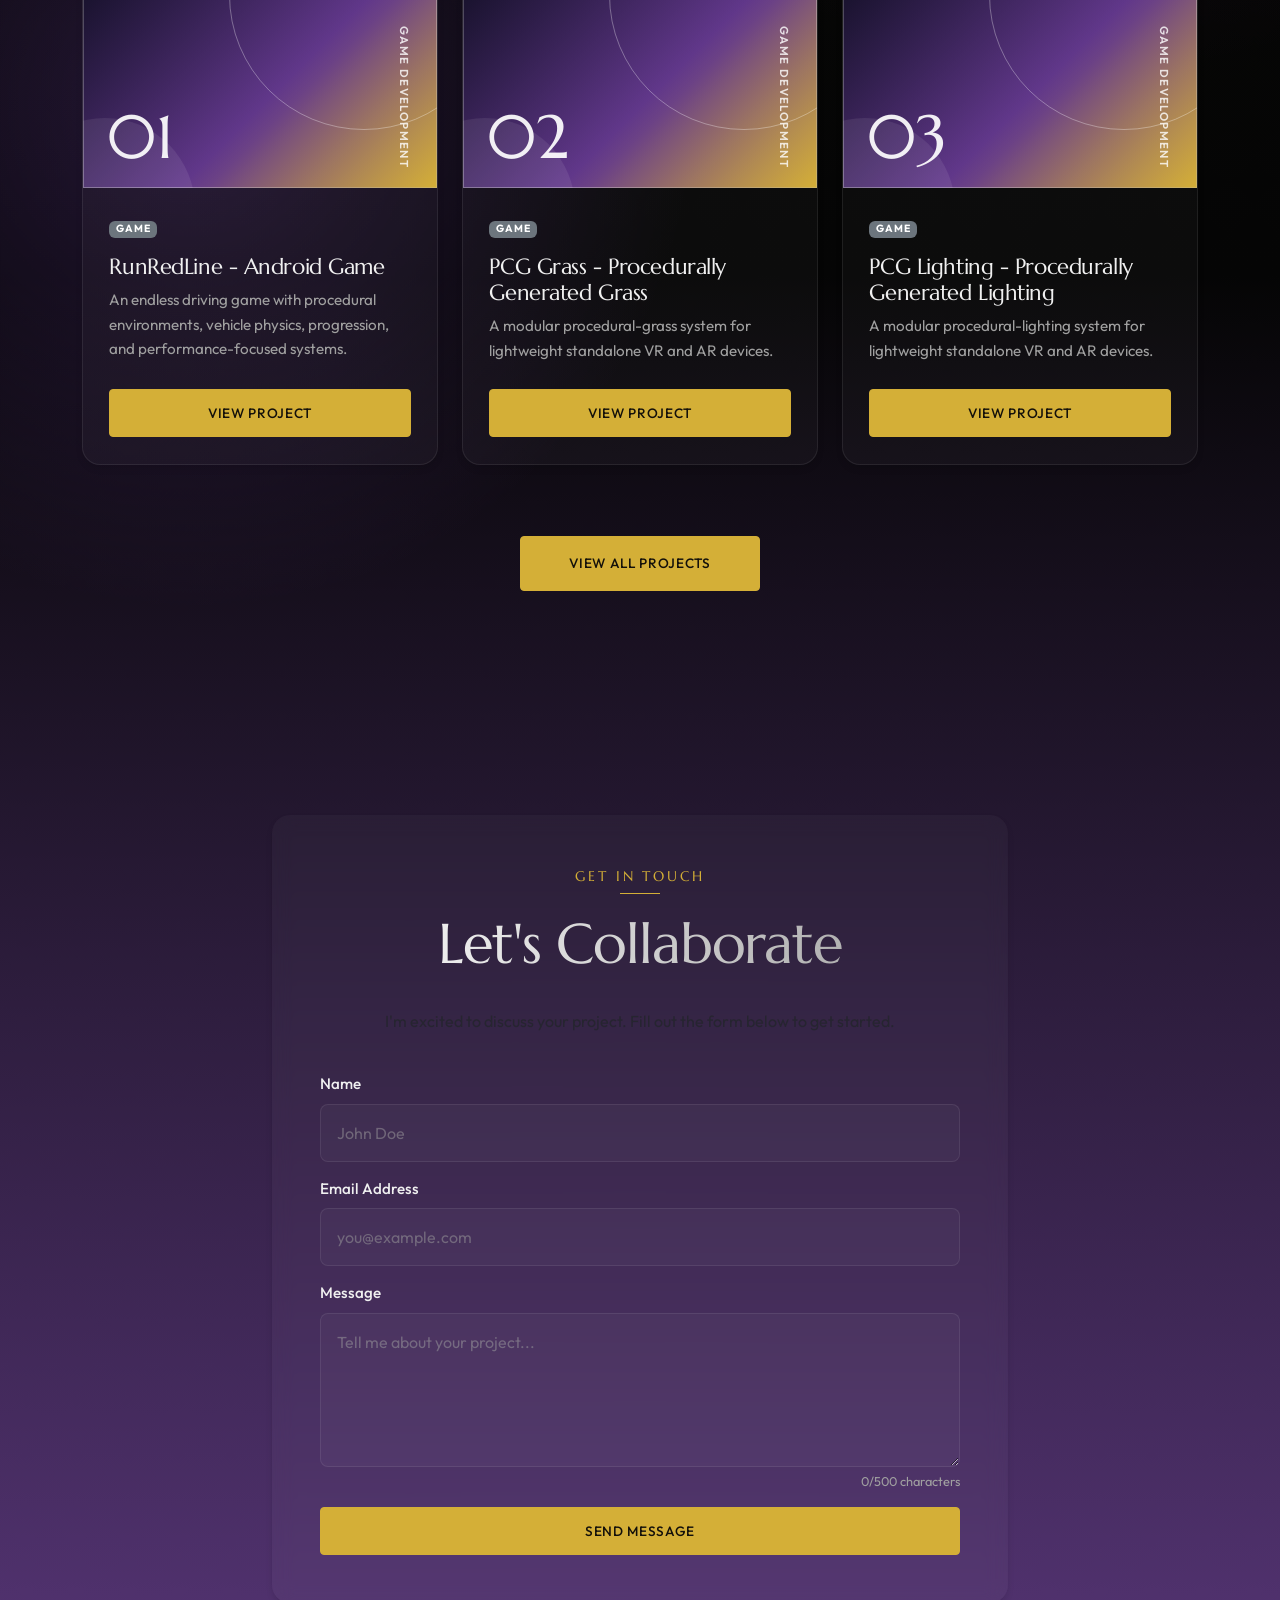
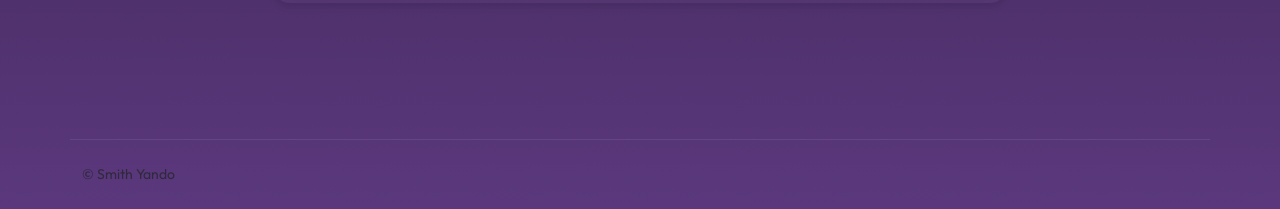
==== commit 97779b51: "added old project files" ====
--- a/index.html
+++ b/index.html
@@ -65,7 +65,15 @@
       <!-- Game Dev -->
       <div class="col-md-6">
         <div class="card h-100 glass-card focus-card p-4 text-center border-0">
-          <div class="mb-3 display-4">🎮</div>
+
+          <div class="mb-3 d-flex justify-content-center align-items-center gap-3">
+
+            <img src="image/icons/unity.svg" alt="Unity" height="48">
+            <img src="image/icons/cocos-creator.svg" alt="Cocos Creator" height="48">
+            <img src="image/icons/c.svg" alt="C#" height="48">
+            <img src="image/icons/typescript.svg" alt="TypeScript" height="48">
+          </div>
+
           <h3 class="h4 mb-3">Game Development</h3>
           <p class="text-muted">
             I love bringing mechanics to life and building immersive systems in Unity and Unreal.
@@ -75,7 +83,14 @@
       <!-- Graphic Design -->
       <div class="col-md-6">
         <div class="card h-100 glass-card focus-card p-4 text-center border-0">
-          <div class="mb-3 display-4">🎨</div>
+          <div class="mb-3 d-flex justify-content-center align-items-center gap-3">
+
+            <img src="image/icons/adobe-photoshop.svg" alt="Adobe Photoshop" height="48">
+            <img src="image/icons/adobe-illustrator.svg" alt="Adobe Illustrator" height="48">
+            <img src="image/icons/after-effects.svg" alt="After Effects" height="48">
+            <img src="image/icons/blender.svg" alt="blender" height="48">
+          </div>
+
           <h3 class="h4 mb-3">Graphic Design</h3>
           <p class="text-muted">
             Crafting visual identities, logos, and UI assets that communicate
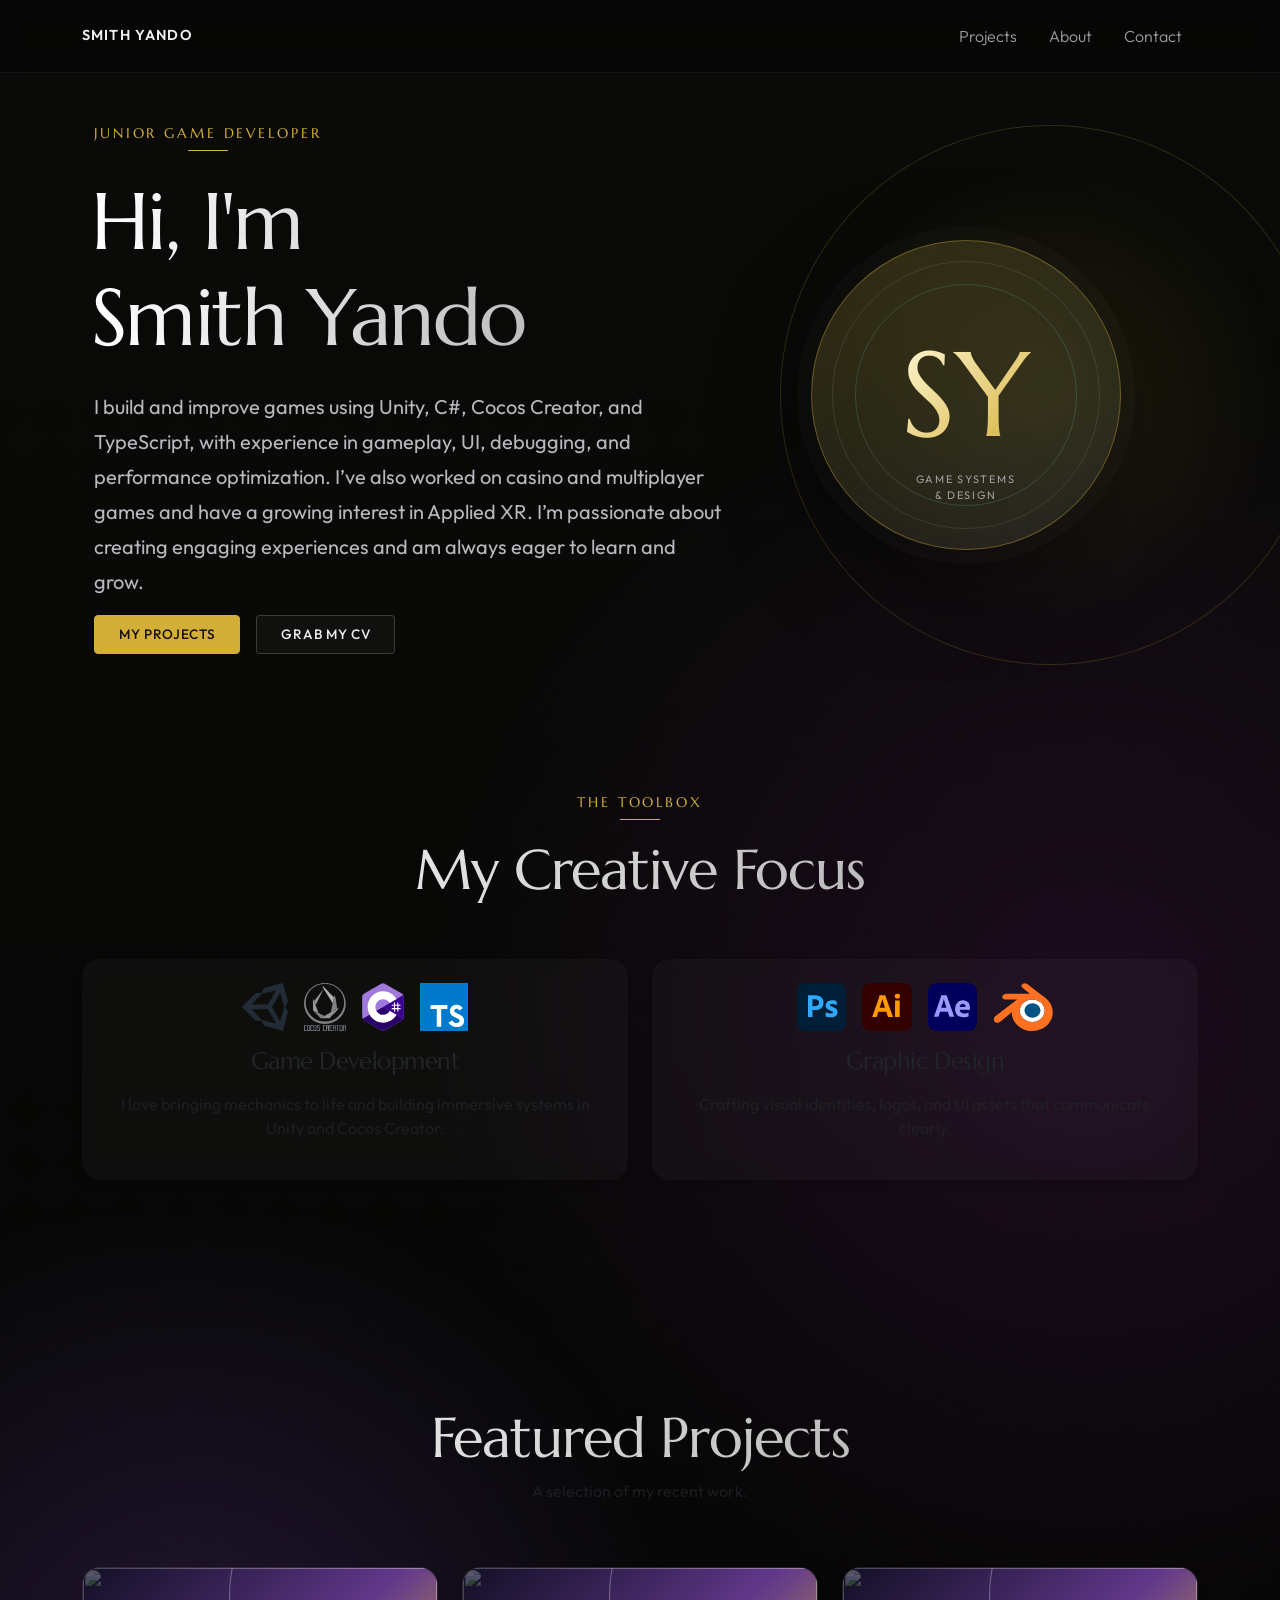
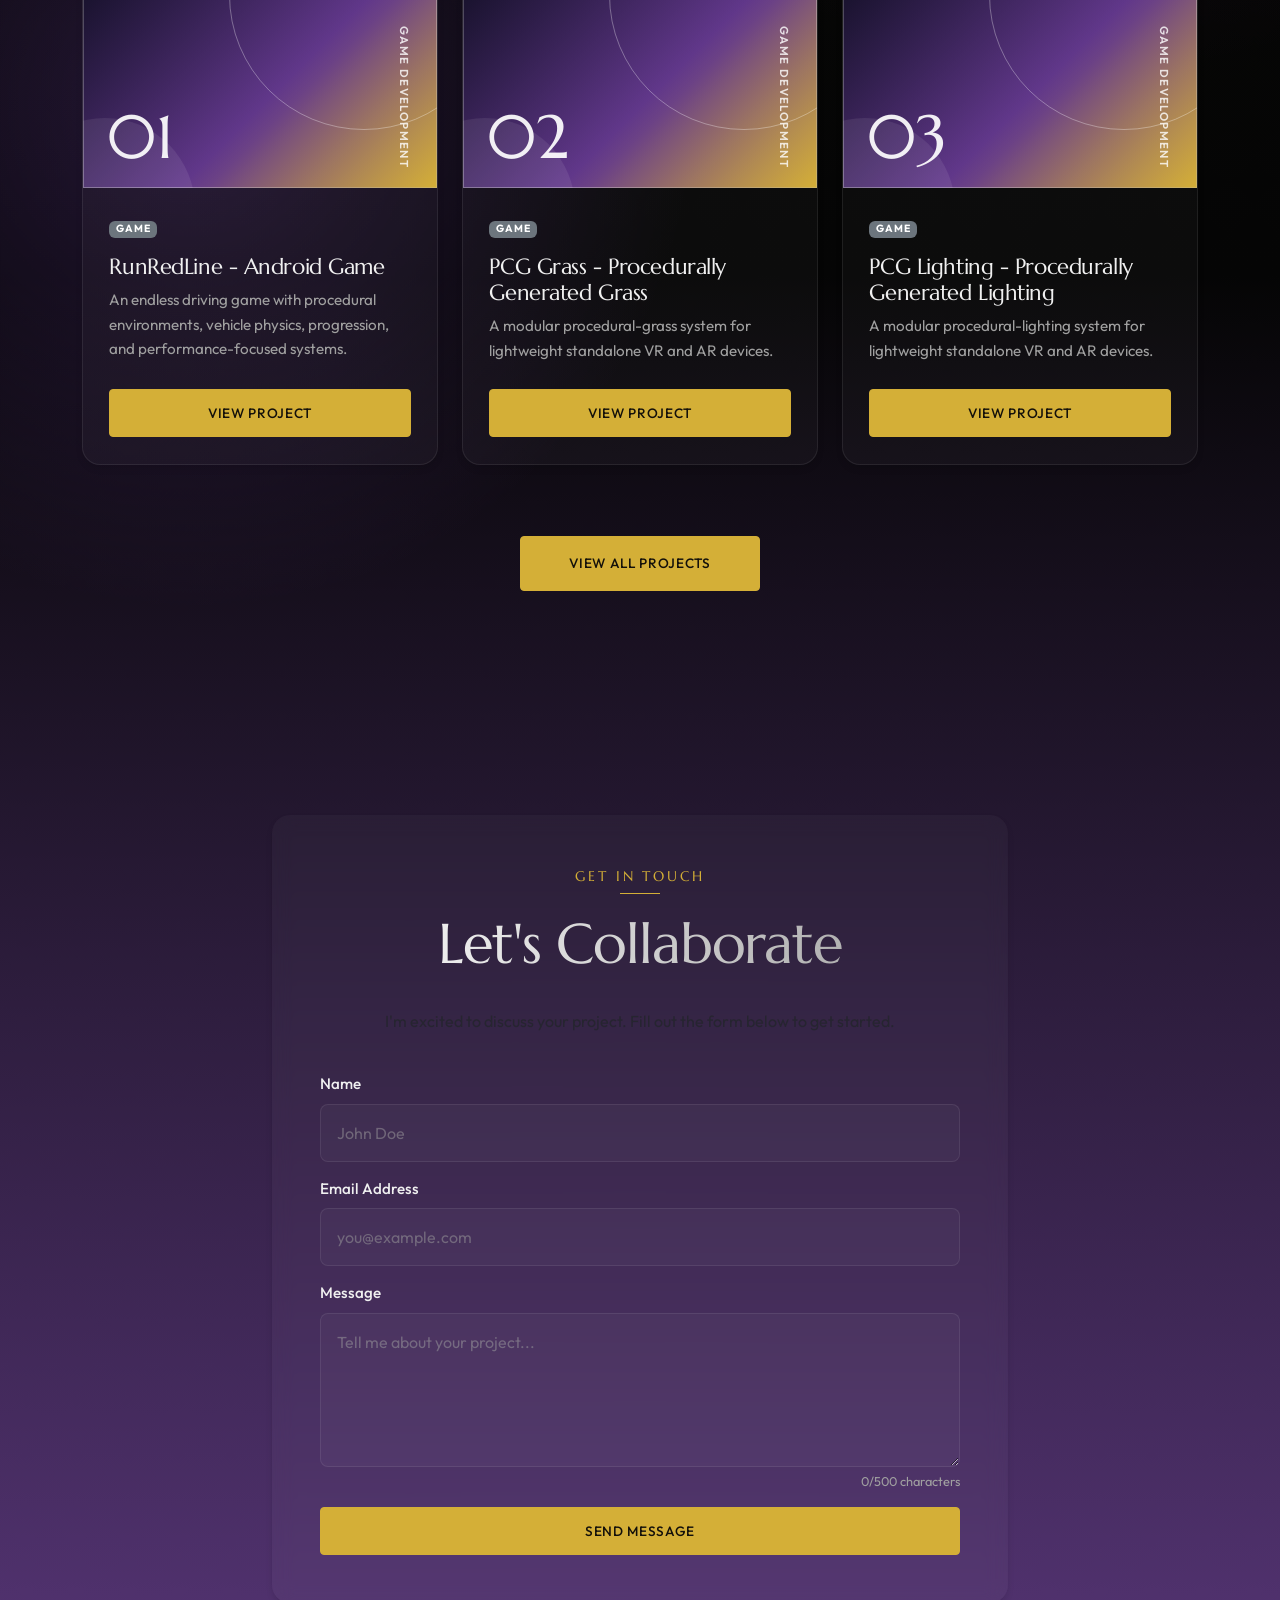
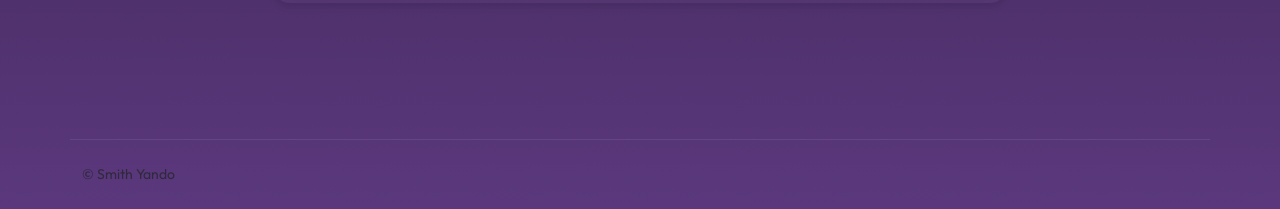
==== commit cd9f4639: "info added" ====
--- a/index.html
+++ b/index.html
@@ -35,8 +35,10 @@
         </h1>
 
         <p class="fs-5 hero-lead text-muted mb-5 pe-md-5">
-          I build and improve games with Unity, C#, Cocos Creator, and TypeScript - from gameplay systems and UI to
-          debugging and performance optimization.
+          I build and improve games using Unity, C#, Cocos Creator, and TypeScript, with experience in gameplay, UI,
+          debugging, and performance optimization. I’ve also worked on casino and multiplayer games and have a growing
+          interest in Applied XR. I’m passionate about creating engaging experiences and am always eager to learn and
+          grow.
         </p>
         <div class="d-flex justify-content-center justify-content-md-start gap-3 flex-wrap mx-auto p-3 px-0">
           <a href="#featured-work" class="btn button1 px-4 py-2">My Projects</a>
@@ -76,7 +78,7 @@
 
           <h3 class="h4 mb-3">Game Development</h3>
           <p class="text-muted">
-            I love bringing mechanics to life and building immersive systems in Unity and Unreal.
+            I love bringing mechanics to life and building immersive systems in Unity and Cocos Creator.
           </p>
         </div>
       </div>
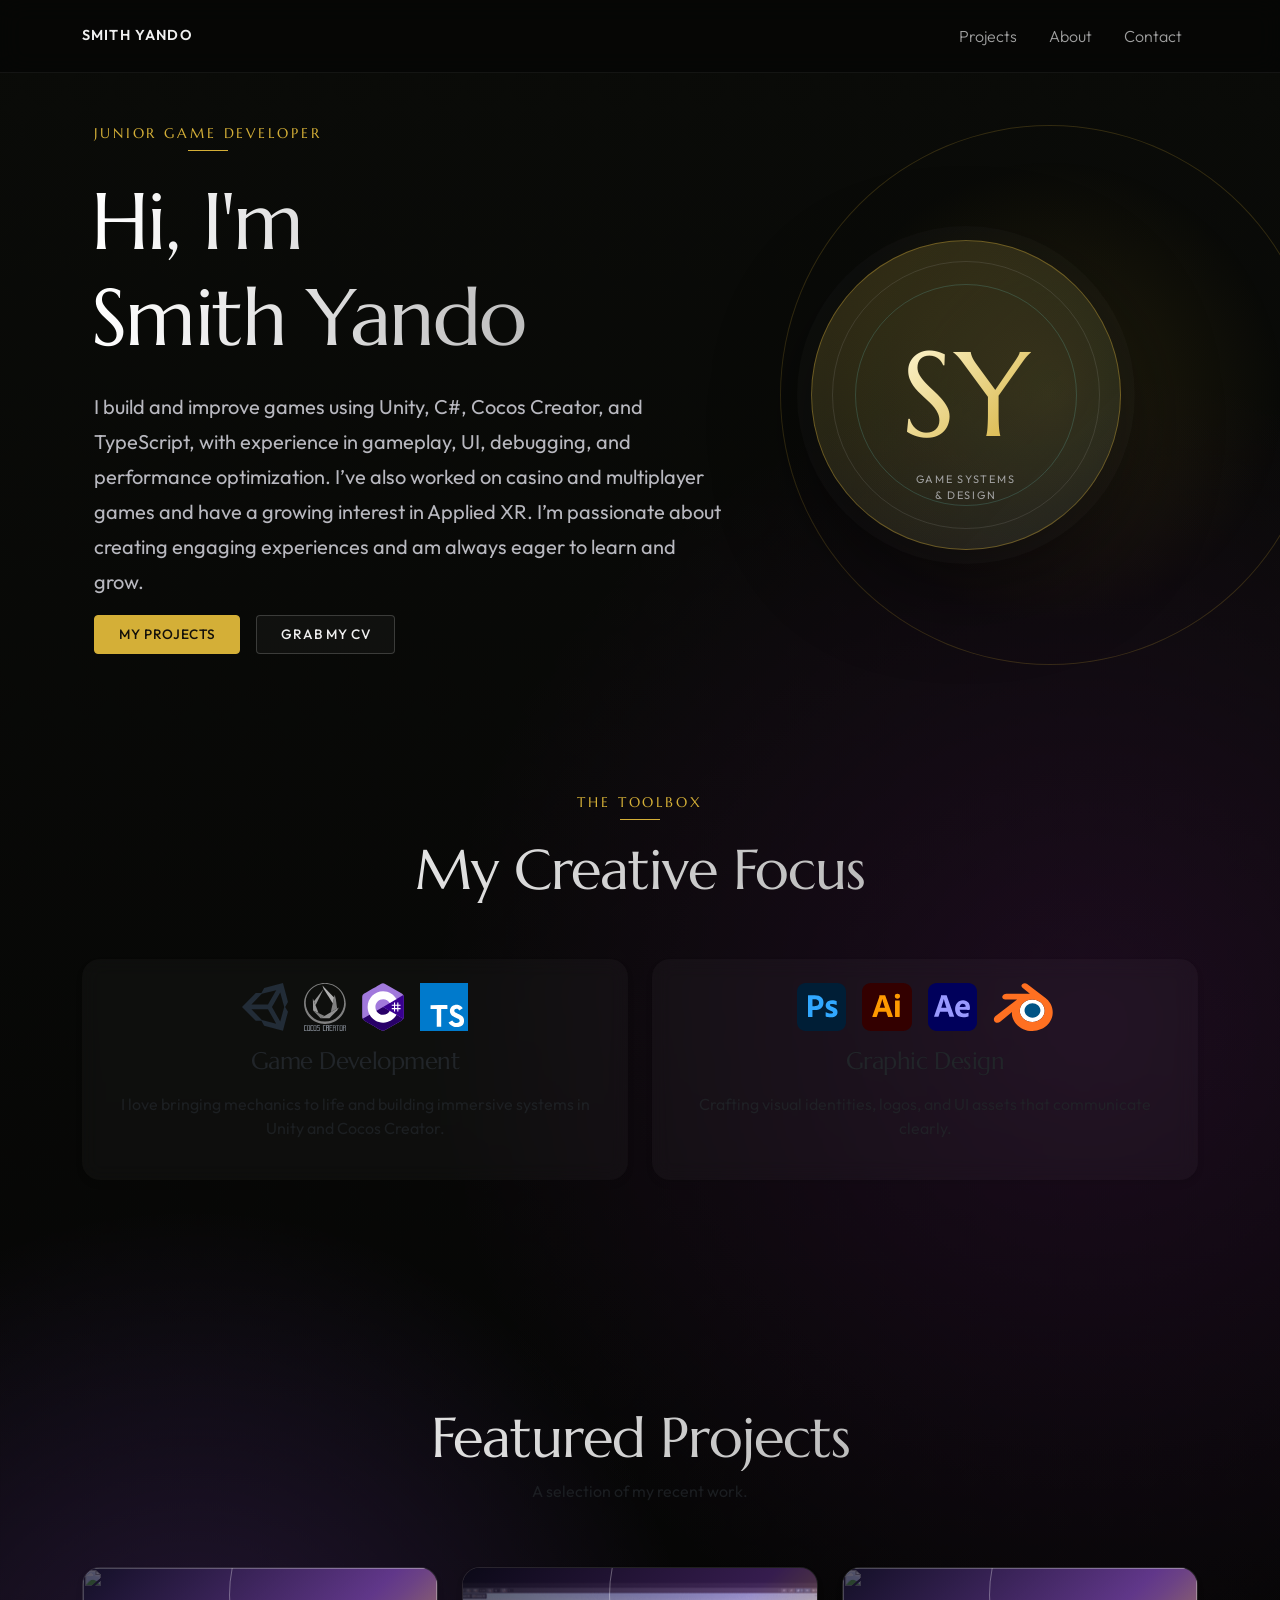
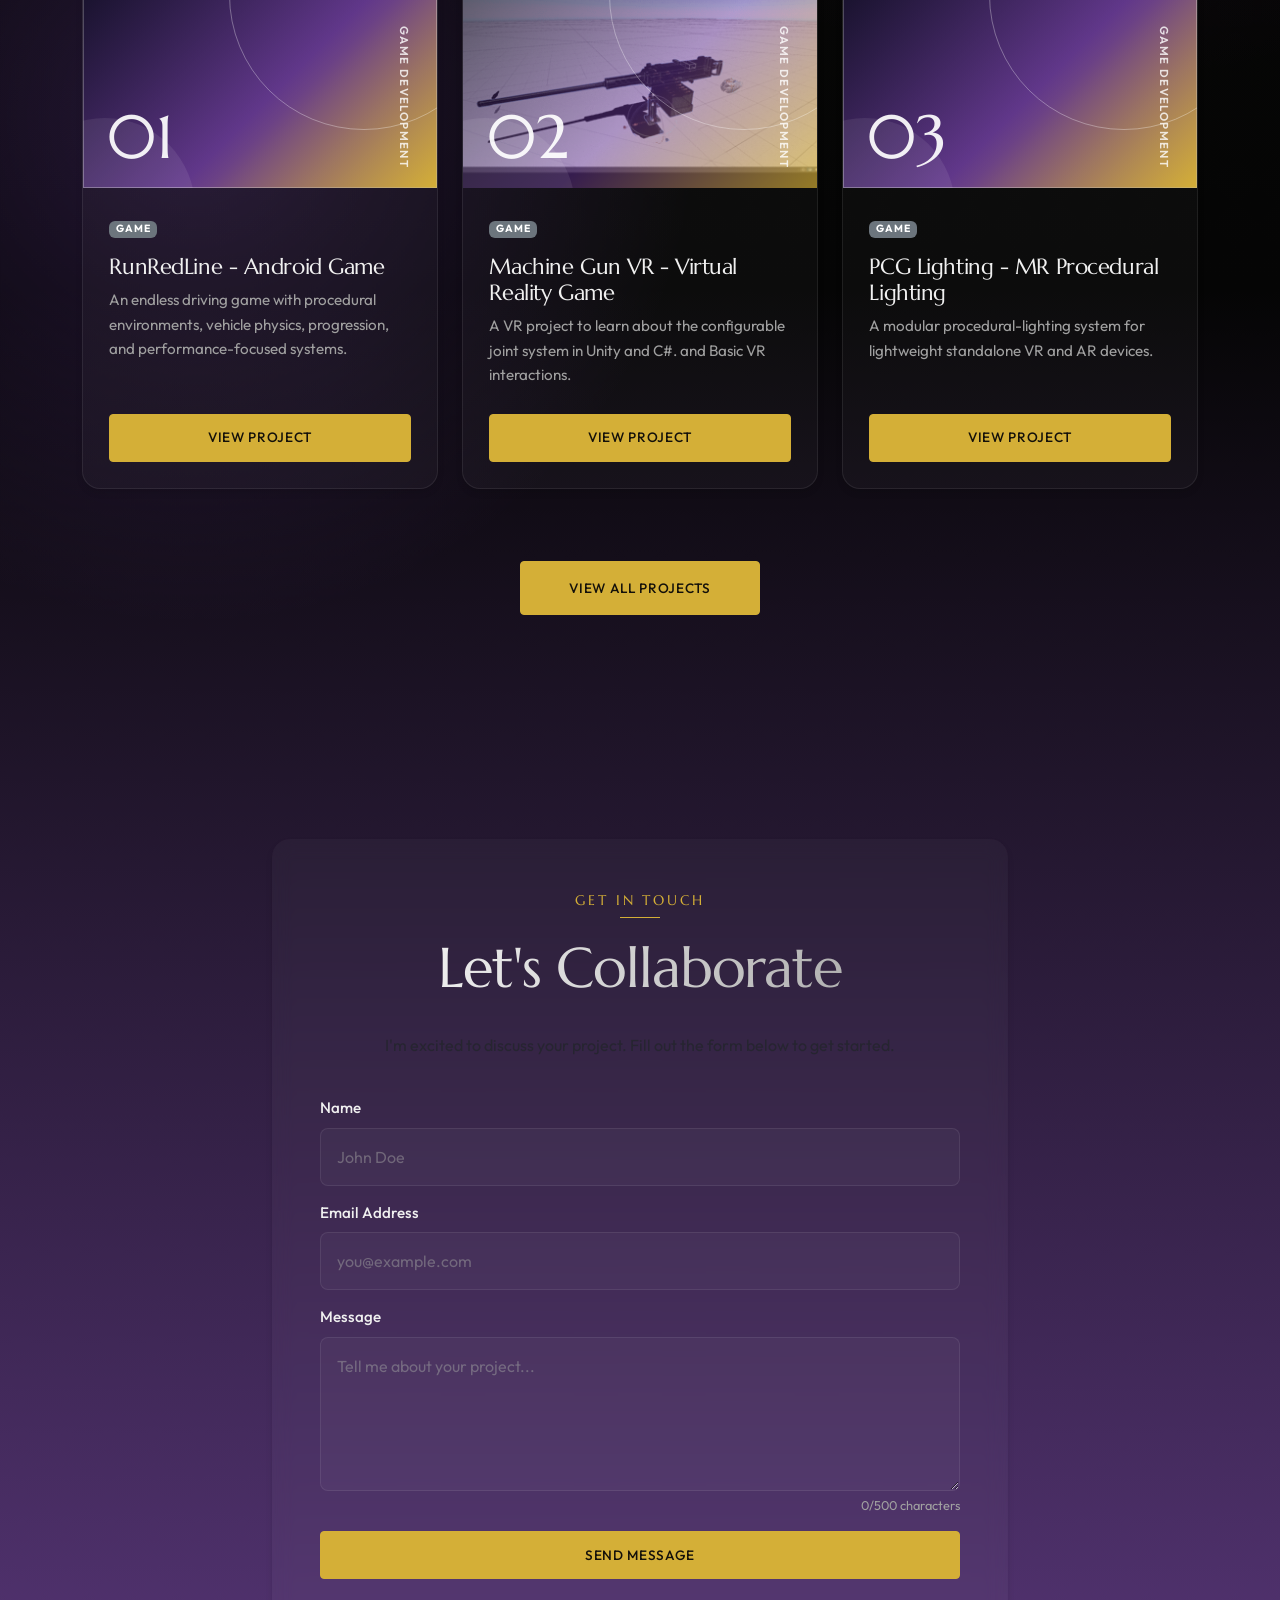
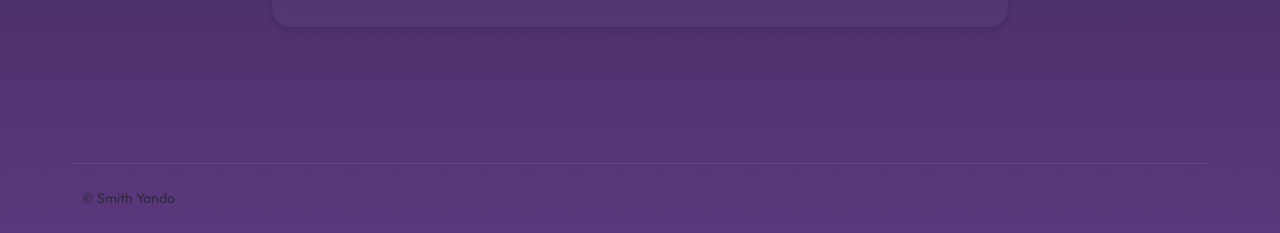
==== commit d80bff41: "cv download fix" ====
--- a/index.html
+++ b/index.html
@@ -42,8 +42,8 @@
         </p>
         <div class="d-flex justify-content-center justify-content-md-start gap-3 flex-wrap mx-auto p-3 px-0">
           <a href="#featured-work" class="btn button1 px-4 py-2">My Projects</a>
-          <a href="files/Smith_Yando_Manchester.pdf" download="Smith_Yando_Manchester.pdf"
-            class="btn button2 px-4 py-2">Grab My CV</a>
+          <a href="files/Smith_Yando_GameDev.pdf" download="Smith_Yando.pdf" class="btn button2 px-4 py-2">Grab My
+            CV</a>
         </div>
       </div>
       <div class="col-md-5 d-flex justify-content-center">
